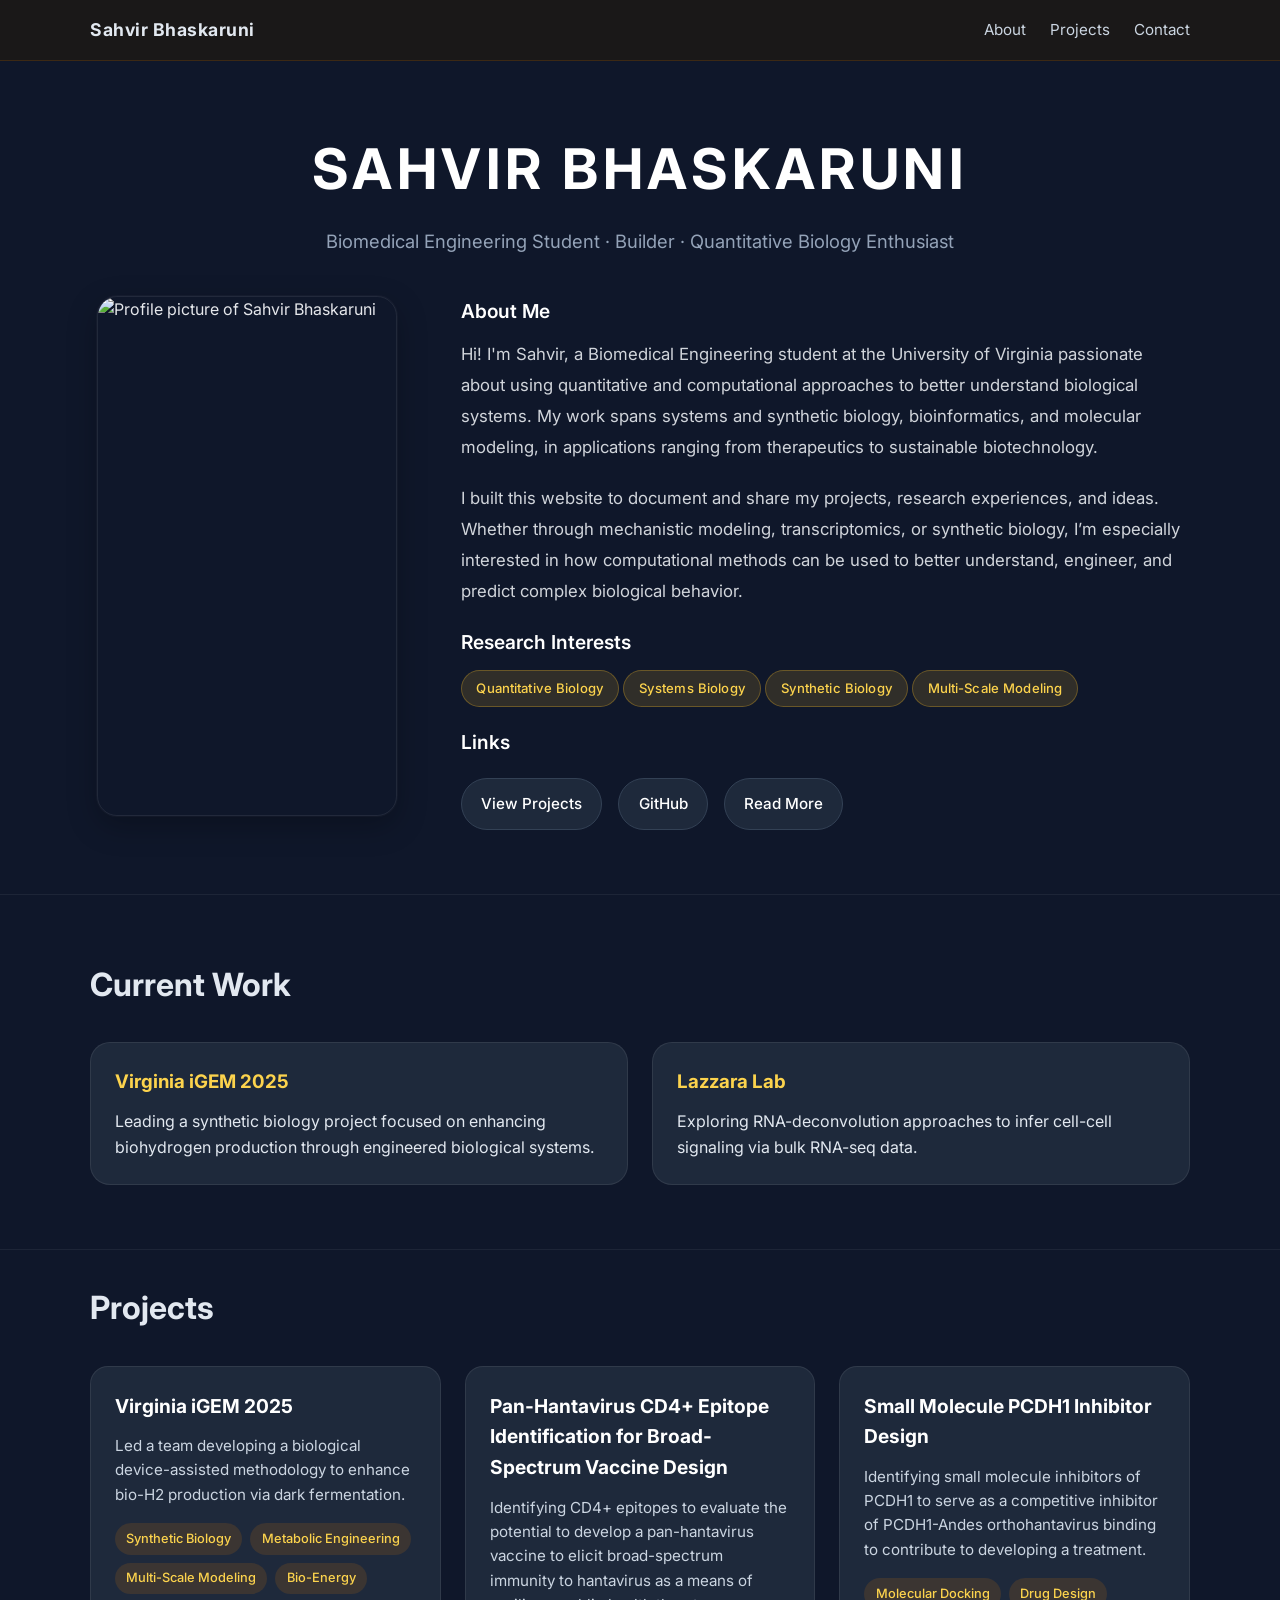
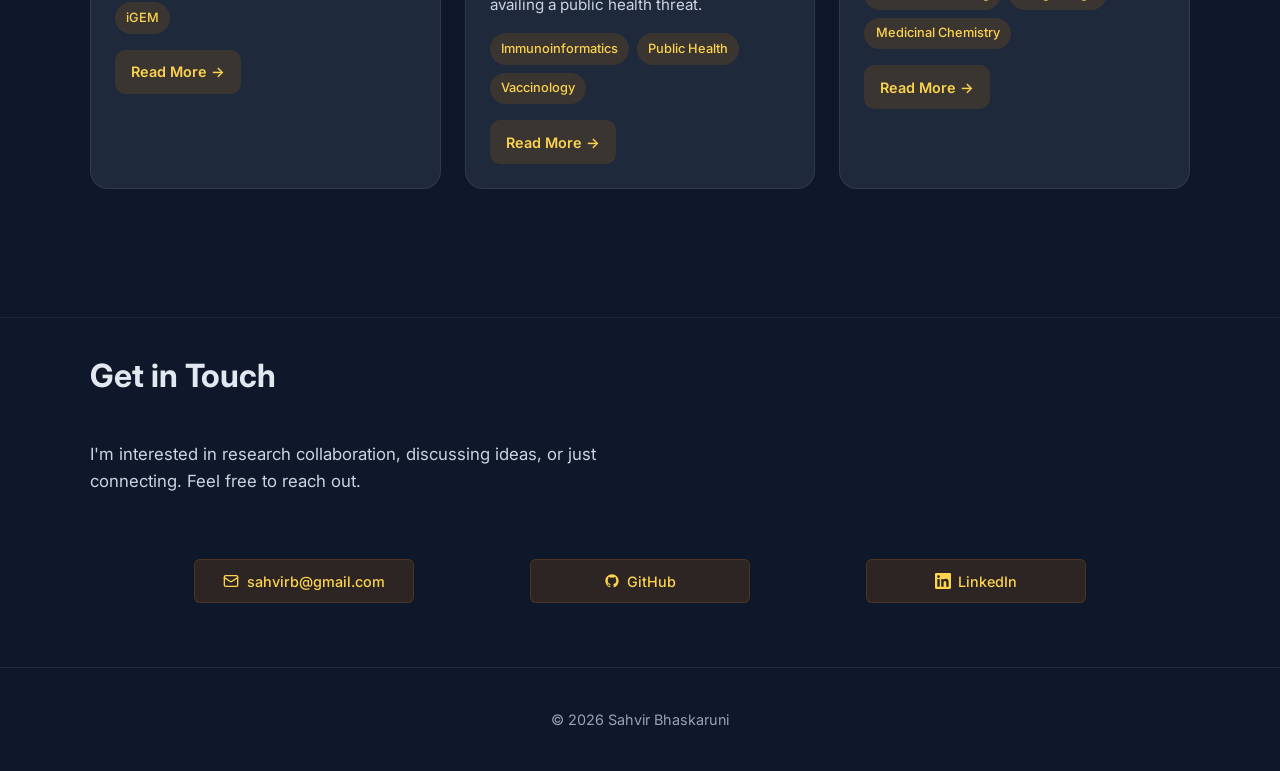
==== index.html @ 25f9b462 "final reformat contact" ====
<!DOCTYPE html>
<html lang="en">
<head>
  <meta charset="UTF-8" />
  <meta name="viewport" content="width=device-width, initial-scale=1.0" />
  <meta name="description" content="Sahvir Bhaskaruni — Biomedical engineering student exploring quantitative biology through synthetic biology, systems modeling, and computational drug discovery.">
  <title>Sahvir Bhaskaruni</title>

  <link rel="preconnect" href="https://fonts.googleapis.com">
  <link rel="preconnect" href="https://fonts.gstatic.com" crossorigin>
  <link href="https://fonts.googleapis.com/css2?family=Inter:wght@300;400;500;600;700&display=swap" rel="stylesheet">

  <link rel="stylesheet" href="style.css?v=10">
</head>

<body>


  <!-- NAVBAR -->

  <nav>
    <div class="container nav-content">
      <div class="logo">
        <a href="index.html">Sahvir Bhaskaruni</a>
      </div>
  
      <div class="nav-links">
  
        <div class="nav-item">
          <a href="bio.html">About</a>
        </div>
  
        <div class="nav-item">
          <a href="index.html#projects">Projects</a>
          <div class="dropdown">
            <a href="project-pages/hantavirus.html">Pan-Hantavirus Vaccine</a>
            <a href="project-pages/pcdh1.html">PCDH1 Inhibitor Design</a>
            <a href="project-pages/igem.html">Virginia iGEM 2025</a>
          </div>
        </div>
  
        <div class="nav-item">
          <a href="index.html#contact">Contact</a>
        </div>
  
      </div>
    </div>
  </nav>

  <!-- HERO -->

<section id="about" class="hero-section">
  <h1 class="hero-name">SAHVIR BHASKARUNI</h1>

  <h2 class="hero-tags">
    Biomedical Engineering Student · Builder · Quantitative Biology Enthusiast
  </h2>

  <div class="hero-content">
    <div class="hero-photo">
      <img src="profile.jpg" alt="Profile picture of Sahvir Bhaskaruni">
    </div>

    <div class="hero-text">

      <h3>About Me</h3>
      <p>
      Hi! I'm Sahvir, a Biomedical Engineering student at the University of Virginia 
      passionate about using quantitative and computational approaches to better 
      understand biological systems. My work spans systems and synthetic biology, 
      bioinformatics, and molecular modeling, in applications ranging from therapeutics 
      to sustainable biotechnology.
      </p>
      <p>
      I built this website to document and share my projects, research experiences, and 
      ideas. Whether through mechanistic modeling, transcriptomics, or synthetic biology, 
      I’m especially interested in how computational methods can be used to better 
      understand, engineer, and predict complex biological behavior.
      </p>

      <h3>Research Interests</h3>
      
      <div>
        <span class="interest-tag">Quantitative Biology</span>
        <span class="interest-tag">Systems Biology</span>
        <span class="interest-tag">Synthetic Biology</span>
        <span class="interest-tag">Multi-Scale Modeling</span>
      </div>

      <h3>Links</h3>
      <div class="hero-links">
        <a href="#projects">View Projects</a>
        <a href="https://github.com/Sahvir-Bhaskaruni" target="_blank">GitHub</a>
        <a href="bio.html">Read More</a>
      </div>
    </div>
  </div>
</section>

  <!-- CURRENT WORK -->

<section id="now">
  
    <div class="container">
  
      <h2 class="section-title">
        Current Work
      </h2>
  
      <div class="now-grid">
  
        <div class="now-card">
          <h3>Virginia iGEM 2025</h3>
          <p>
            Leading a synthetic biology project focused on enhancing
            biohydrogen production through engineered biological systems.
          </p>
        </div>
  
        <div class="now-card">
          <h3>Lazzara Lab</h3>
          <p>
            Exploring RNA-deconvolution approaches to infer cell-cell 
            signaling via bulk RNA-seq data. 
          </p>
        </div>
  
      </div>
  
    </div>
  
  </section>
  
  <!-- PROJECTS -->

  <section id="projects">
    <div class="container">

      <h2 class="section-title">Projects</h2>

      <div class="projects-grid">

        <a href="project-pages/igem.html" class="project-card">
          <h3>Virginia iGEM 2025</h3>
          <p>
            Led a team developing a biological device-assisted methodology 
            to enhance bio-H2 production via dark fermentation.
          </p>
          <div class="tags">
            <span class="tag">Synthetic Biology</span>
            <span class="tag">Metabolic Engineering</span>
            <span class="tag">Multi-Scale Modeling</span>
            <span class="tag">Bio-Energy</span>
            <span class="tag">iGEM</span>
          </div>
          <span class="project-button">Read More →</span>
        </a>
        
        <a href="project-pages/hantavirus.html" class="project-card">
          <h3>Pan-Hantavirus CD4+ Epitope Identification for Broad-Spectrum Vaccine Design</h3>
          <p>
            Identifying CD4+ epitopes to evaluate the potential to develop 
            a pan-hantavirus vaccine to elicit broad-spectrum immunity to 
            hantavirus as a means of availing a public health threat.
          </p>
          <div class="tags">
            <span class="tag">Immunoinformatics</span>
            <span class="tag">Public Health</span>
            <span class="tag">Vaccinology</span>
          </div>
          <span class="project-button">Read More →</span>
        </a>
      
        <a href="project-pages/pcdh1.html" class="project-card">
          <h3>Small Molecule PCDH1 Inhibitor Design</h3>
          <p>
            Identifying small molecule inhibitors of PCDH1 to serve as a
            competitive inhibitor of PCDH1-Andes orthohantavirus binding 
            to contribute to developing a treatment.
          </p>
          <div class="tags">
            <span class="tag">Molecular Docking</span>
            <span class="tag">Drug Design</span>
            <span class="tag">Medicinal Chemistry</span>
          </div>
          <span class="project-button">Read More →</span>
        </a>
      
      </div>

    </div>
  </section>

  <!-- CONTACT -->

<section id="contact" class="contact-section">
  <div class="container">
    <h2>Get in Touch</h2>
    
    <p class="contact-intro">
      I'm interested in research collaboration, discussing ideas, or just connecting. Feel free to reach out.
    </p>
    
    <div class="contact-links">
      <a href="mailto:sahvirb@gmail.com">
        <svg xmlns="http://www.w3.org/2000/svg" width="16" height="16" viewBox="0 0 24 24" fill="none" stroke="currentColor" stroke-width="2" stroke-linecap="round" stroke-linejoin="round">
          <rect x="2" y="4" width="20" height="16" rx="2"/>
          <path d="m22 7-8.97 5.7a1.94 1.94 0 0 1-2.06 0L2 7"/>
        </svg>
        sahvirb@gmail.com
      </a>
      <a href="https://github.com/Sahvir-Bhaskaruni">
        <svg xmlns="http://www.w3.org/2000/svg" width="16" height="16" viewBox="0 0 24 24" fill="currentColor">
          <path d="M12 2C6.477 2 2 6.477 2 12c0 4.418 2.865 8.167 6.839 9.49.5.092.682-.217.682-.482 0-.237-.009-.868-.013-1.703-2.782.604-3.369-1.34-3.369-1.34-.454-1.156-1.11-1.463-1.11-1.463-.908-.62.069-.608.069-.608 1.003.07 1.531 1.03 1.531 1.03.892 1.529 2.341 1.087 2.91.831.092-.646.35-1.086.636-1.336-2.22-.253-4.555-1.11-4.555-4.943 0-1.091.39-1.984 1.029-2.683-.103-.253-.446-1.27.098-2.647 0 0 .84-.269 2.75 1.025A9.578 9.578 0 0 1 12 6.836a9.59 9.59 0 0 1 2.504.337c1.909-1.294 2.747-1.025 2.747-1.025.546 1.377.202 2.394.1 2.647.64.699 1.028 1.592 1.028 2.683 0 3.842-2.339 4.687-4.566 4.935.359.309.678.919.678 1.852 0 1.336-.012 2.415-.012 2.741 0 .267.18.578.688.48C19.138 20.163 22 16.418 22 12c0-5.523-4.477-10-10-10z"/>
        </svg>
        GitHub
      </a>
      <a href="https://linkedin.com/in/sahvir-bhaskaruni">
        <svg xmlns="http://www.w3.org/2000/svg" width="16" height="16" viewBox="0 0 24 24" fill="currentColor">
          <path d="M20.447 20.452h-3.554v-5.569c0-1.328-.027-3.037-1.852-3.037-1.853 0-2.136 1.445-2.136 2.939v5.667H9.351V9h3.414v1.561h.046c.477-.9 1.637-1.85 3.37-1.85 3.601 0 4.267 2.37 4.267 5.455v6.286zM5.337 7.433a2.062 2.062 0 0 1-2.063-2.065 2.064 2.064 0 1 1 2.063 2.065zm1.782 13.019H3.555V9h3.564v11.452zM22.225 0H1.771C.792 0 0 .774 0 1.729v20.542C0 23.227.792 24 1.771 24h20.451C23.2 24 24 23.227 24 22.271V1.729C24 .774 23.2 0 22.222 0h.003z"/>
        </svg>
        LinkedIn
      </a>
    </div>
  </div>
</section>

  <!-- FOOTER -->

  <footer>
    <div class="container">
      © 2026 Sahvir Bhaskaruni
    </div>
  </footer>

</body>
</html>
---- style.css ----
/* ========================================
   SAHVIR BHASKARUNI PORTFOLIO - CLEANED CSS
   ======================================== */

/* ROOT VARIABLES & RESET */

:root {
  /* Color Palette */
  --bg-primary: #0F172A;
  --bg-secondary: #1E293B;
  --bg-tertiary: rgba(255, 255, 255, 0.02);
  --bg-hover: rgba(255, 255, 255, 0.04);
  --bg-focus: rgba(255, 255, 255, 0.05);

  --text-primary: #e2e8f0;
  --text-secondary: #cbd5e1;
  --text-muted: #94a3b8;
  --text-bright: #ffffff;

  --accent-primary: #D97706;
  --accent-secondary: #FCD34D;
  --accent-blue: #93C5FD;

  --border-light: rgba(255, 255, 255, 0.06);
  --border-medium: rgba(255, 255, 255, 0.08);
  --border-hover: rgba(255, 255, 255, 0.18);

  --orange-bg-light: rgba(217, 119, 6, 0.15);
  --orange-bg-medium: rgba(217, 119, 6, 0.18);
  --orange-bg-focus: rgba(217, 119, 6, 0.28);
  --orange-border: rgba(217, 119, 6, 0.18);

  --yellow-bg-light: rgba(251, 191, 36, 0.14);
  --yellow-bg-medium: rgba(251, 191, 36, 0.22);
  --yellow-border: rgba(251, 191, 36, 0.28);
  --yellow-border-hover: rgba(251, 191, 36, 0.45);

  --blue-bg: rgba(59, 130, 246, 0.18);
  --blue-border: rgba(59, 130, 246, 0.28);

  --grey-bg: rgba(148, 163, 184, 0.12);
  --grey-border: rgba(148, 163, 184, 0.22);

  /* Spacing */
  --spacing-xs: 0.5rem;
  --spacing-sm: 1rem;
  --spacing-md: 1.5rem;
  --spacing-lg: 2.5rem;
  --spacing-xl: 4rem;

  /* Border Radius */
  --radius-sm: 10px;
  --radius-md: 18px;
  --radius-lg: 20px;
  --radius-full: 999px;

  /* Transitions */
  --transition-fast: 0.2s ease;
  --transition-base: 0.25s ease;

  /* Shadows */
  --shadow-sm: 0 10px 30px rgba(0, 0, 0, 0.18);
  --shadow-md: 0 16px 32px rgba(0, 0, 0, 0.25);
  --shadow-lg: 0 20px 40px rgba(0, 0, 0, 0.25);
}

* {
  margin: 0;
  padding: 0;
  box-sizing: border-box;
}

html {
  scroll-behavior: smooth;
}

body {
  font-family: "Inter", sans-serif;
  background-color: var(--bg-primary);
  color: var(--text-primary);
  line-height: 1.6;
}

a {
  color: inherit;
  text-decoration: none;
}

.container {
  width: 90%;
  max-width: 1100px;
  margin: 0 auto;
}

/* ========================================
   NAVBAR
   ======================================== */

nav {
  position: sticky;
  top: 0;
  z-index: 100;
  background: rgba(28, 25, 23, 0.92);
  backdrop-filter: blur(12px);
  border-bottom: 1px solid var(--orange-border);
}

.nav-content {
  display: flex;
  justify-content: space-between;
  align-items: center;
  padding: var(--spacing-sm) 0;
}

.logo {
  font-size: 1.1rem;
  font-weight: 700;
  letter-spacing: 0.5px;
}

.nav-links {
  display: flex;
  gap: var(--spacing-md);
  font-size: 0.95rem;
  color: var(--text-secondary);
}

.nav-links a {
  transition: color var(--transition-fast);
}

.nav-links a:hover {
  color: var(--text-bright);
}

.nav-item {
  position: relative;
}

.dropdown {
  display: none;
  position: absolute;
  top: 100%;
  left: 0;
  min-width: 220px;
  padding: var(--spacing-xs) 0;
  background: rgba(28, 25, 23, 0.98);
  border: 1px solid var(--orange-border);
  border-radius: var(--radius-md);
  box-shadow: var(--shadow-md);
}

.dropdown a {
  display: block;
  padding: 0.65rem 1rem;
  color: var(--text-secondary);
  font-size: 0.9rem;
  transition: all var(--transition-fast);
}

.dropdown a:hover {
  color: var(--text-bright);
  background: var(--bg-hover);
}

.nav-item:hover .dropdown {
  display: block;
}

/* ========================================
   HERO / HOME SECTION
   ======================================== */

.hero-section {
  max-width: 1150px;
  margin: 0 auto;
  padding: var(--spacing-xl) 2rem 4rem;
  color: #e5e7eb;
}

.hero-name {
  text-align: center;
  font-size: clamp(2.5rem, 8vw, 3.5rem);
  font-weight: 700;
  letter-spacing: 0.08em;
  margin-bottom: 0.75rem;
  color: var(--text-bright);
}

.hero-tags {
  text-align: center;
  font-size: 1.15rem;
  font-weight: 400;
  color: var(--text-muted);
  margin-bottom: var(--spacing-lg);
  line-height: 1.6;
}

.hero-content {
  display: grid;
  grid-template-columns: 300px 1fr;
  gap: 4rem;
  align-items: stretch;
}

.hero-photo {
  display: flex;
  justify-content: center;
  height: 100%;
}

.hero-photo img {
  width: 100%;
  max-width: 300px;
  height: 100%;
  max-height: 520px;
  object-fit: cover;
  border-radius: var(--radius-lg);
  border: 1px solid rgba(255, 255, 255, 0.08);
  box-shadow: 0 10px 30px rgba(0, 0, 0, 0.25), 0 0 0 1px rgba(255, 255, 255, 0.03);
  transition: transform var(--transition-base);
}

.hero-text {
  display: flex;
  flex-direction: column;
  justify-content: space-between;
  gap: 1.25rem;
}

.hero-text p {
  font-size: 1.05rem;
  line-height: 1.85;
  color: #d1d5db;
}

.hero-text h3 {
  font-size: 1.2rem;
  font-weight: 600;
  color: var(--text-bright);
  margin-bottom: -0.5rem;
}

.hero-links {
  display: flex;
  flex-wrap: wrap;
  gap: 1rem;
  margin-top: 0.5rem;
}

.hero-links a {
  padding: 0.8rem 1.2rem;
  border-radius: var(--radius-full);
  background: var(--bg-secondary);
  border: 1px solid #334155;
  color: var(--text-bright);
  font-size: 0.95rem;
  font-weight: 500;
  transition: background var(--transition-fast), transform var(--transition-fast), border-color var(--transition-fast);
}

.hero-links a:hover {
  background: #334155;
  border-color: #475569;
  transform: translateY(-2px);
}

/* ========================================
   BUTTONS
   ======================================== */

.btn {
  padding: 0.85rem 1.4rem;
  border-radius: var(--radius-sm);
  font-weight: 600;
  transition: all var(--transition-fast);
  border: 1px solid transparent;
  cursor: pointer;
}

.btn-primary {
  background: var(--accent-primary);
  color: var(--text-bright);
}

.btn-primary:hover {
  background: #B45309;
  transform: translateY(-2px);
}

.btn-secondary {
  border: 1px solid rgba(255, 255, 255, 0.15);
  color: var(--text-primary);
  background: transparent;
}

.btn-secondary:hover {
  border-color: rgba(255, 255, 255, 0.35);
  background: var(--bg-hover);
}

/* ========================================
   SECTIONS
   ======================================== */

section {
  padding: var(--spacing-xl) 0;
}

#projects,
#contact,
#now,
#interests {
  border-top: 1px solid var(--border-light);
}

#projects,
#contact {
  padding-top: 2rem;
}

.section-title {
  font-size: 2rem;
  margin-bottom: 2rem;
  font-weight: 700;
}

/* ========================================
   PAGE LAYOUT
   ======================================== */

.page-section {
  padding: var(--spacing-xl) 0;
}

.page-content {
  max-width: 900px;
  margin: 0 auto;
}

.page-content h1 {
  font-size: clamp(2.5rem, 6vw, 4rem);
  line-height: 1.1;
  margin-bottom: 1.5rem;
  color: var(--text-bright);
}

.page-content h2 {
  margin-top: 3rem;
  margin-bottom: 1rem;
  padding-bottom: 0.5rem;
  border-bottom: 2px solid var(--orange-bg-medium);
  display: inline-block;
  font-size: 1.5rem;
  color: var(--accent-secondary);
}

.page-content h3 {
  margin-top: 1.5rem;
  margin-bottom: 0.75rem;
  color: var(--accent-secondary);
}

.page-content p {
  color: var(--text-secondary);
  font-size: 1.05rem;
  margin-bottom: 1.25rem;
  line-height: 1.75;
}

.page-intro {
  font-size: 1.2rem;
  color: var(--text-primary);
}

.project-subtitle {
  font-size: 1.15rem;
  color: var(--text-secondary);
  margin-bottom: 1.25rem;
}

.project-meta {
  display: flex;
  flex-wrap: wrap;
  gap: 0.75rem;
  margin-bottom: 2.5rem;
}

/* ========================================
   CONTENT BOXES & CARDS
   ======================================== */

.content-box,
.figure-card,
.table-card,
.now-card,
.tool-card,
.flow-step {
  background: var(--bg-secondary);
  border: 1px solid var(--border-medium);
  border-radius: var(--radius-lg);
}

.content-box,
.figure-card,
.table-card {
  width: 100%;
  max-width: 850px;
  margin: 1.5rem 0 2.5rem 0;
  padding: 2rem;
  box-shadow: var(--shadow-sm);
}

.content-box p,
.figure-card p {
  font-size: 1.05rem;
  line-height: 1.75;
}

.now-card,
.tool-card,
.flow-step {
  padding: 1.5rem;
}

.now-card h3,
.tool-card h3,
.flow-step h3 {
  margin-bottom: 0.75rem;
  color: var(--accent-secondary);
}

/* ========================================
   TAGS & BADGES
   ======================================== */

.tag,
.interest-tag,
.meta-tag,
.date-tag {
  display: inline-block;
  border-radius: var(--radius-full);
  font-weight: 500;
  transition: all var(--transition-fast);
}

.tag {
  font-size: 0.8rem;
  padding: 0.35rem 0.7rem;
  background: var(--orange-bg-light);
  color: var(--accent-secondary);
}

.interest-tag {
  font-size: 0.82rem;
  padding: 0.45rem 0.9rem;
  background: var(--yellow-bg-light);
  color: var(--accent-secondary);
  border: 1px solid rgba(251, 191, 36, 0.28);
  letter-spacing: 0.01em;
}

.interest-tag:hover {
  background: var(--yellow-bg-medium);
  border-color: var(--yellow-border-hover);
  transform: translateY(-2px);
}

.meta-tag {
  font-size: 0.9rem;
  padding: 0.55rem 0.9rem;
  background: var(--orange-bg-light);
  color: var(--accent-secondary);
}

.date-tag {
  font-size: 0.9rem;
  padding: 0.55rem 0.9rem;
  background: var(--grey-bg);
  color: var(--text-secondary);
  border: 1px solid var(--grey-border);
}

.tags {
  display: flex;
  flex-wrap: wrap;
  gap: var(--spacing-xs);
}

.interest-tags,
.project-meta {
  display: flex;
  flex-wrap: wrap;
  gap: 0.75rem;
  margin-top: 0.5rem;
}

/* ========================================
   PROJECT CARDS
   ======================================== */

.projects-grid {
  display: grid;
  grid-template-columns: repeat(auto-fit, minmax(340px, 1fr));
  gap: 1.5rem;
}

.project-card {
  display: block;
  background: var(--bg-secondary);
  border: 1px solid var(--border-medium);
  border-radius: var(--radius-md);
  padding: 1.5rem;
  transition: all var(--transition-fast);
  cursor: pointer;
}

.project-card:hover {
  transform: translateY(-4px);
  border-color: var(--border-hover);
  box-shadow: var(--shadow-sm);
}

.project-card h3 {
  margin-bottom: 0.8rem;
  font-size: 1.2rem;
  color: var(--text-bright);
}

.project-card p {
  color: var(--text-secondary);
  font-size: 0.95rem;
  margin-bottom: 1rem;
}

.project-button {
  display: inline-block;
  margin-top: 1rem;
  padding: 0.65rem 1rem;
  border-radius: var(--radius-sm);
  background: var(--orange-bg-light);
  color: var(--accent-secondary);
  font-size: 0.9rem;
  font-weight: 600;
  transition: background var(--transition-fast);
}

.project-card:hover .project-button {
  background: var(--orange-bg-focus);
}

/* ========================================
   ABOUT SECTION
   ======================================== */

.about-grid {
  display: grid;
  grid-template-columns: 1.25fr 0.75fr;
  gap: 2.5rem;
  align-items: center;
}

.about-image {
  display: flex;
  justify-content: center;
  align-items: center;
}

.about-image img {
  width: 100%;
  max-width: 320px;
  border-radius: var(--radius-lg);
  object-fit: cover;
  border: 1px solid rgba(255, 255, 255, 0.08);
  box-shadow: var(--shadow-lg);
}

/* ========================================
   FLOWCHART
   ======================================== */

.flowchart {
  display: flex;
  flex-direction: column;
  gap: 1.5rem;
  margin: 2.5rem 0;
}

.flow-step {
  position: relative;
  background: var(--bg-secondary);
  border: 1px solid var(--border-medium);
  border-radius: var(--radius-lg);
  padding: 2rem 2rem 2rem 1.5rem;
  transition: all var(--transition-fast);
}

.flow-step:hover {
  border-color: var(--border-hover);
  transform: translateX(4px);
}

.flow-step h3 {
  margin-bottom: 0.75rem;
  color: var(--accent-secondary);
  font-size: 1.1rem;
}

.flow-step p {
  margin-bottom: 0;
  color: var(--text-secondary);
  line-height: 1.7;
}

.flow-step img {
  display: block;
  width: 100%;
  max-width: 100%;
  height: auto;
  max-height: 300px;
  border-radius: var(--radius-md);
  margin: 1rem 0;
  object-fit: contain;
  overflow: hidden;
}

.flow-number {
  position: absolute;
  top: 1.5rem;
  right: 1.5rem;
  width: 40px;
  height: 40px;
  border-radius: 50%;
  background: var(--orange-bg-medium);
  color: var(--accent-secondary);
  display: flex;
  align-items: center;
  justify-content: center;
  font-weight: 700;
  font-size: 1.1rem;
}

.flow-arrow {
  text-align: center;
  font-size: 1.8rem;
  color: var(--text-muted);
  margin: 0.5rem 0;
}

/* ========================================
   TABLES & FIGURES
   ======================================== */

.figure-card {
  overflow: hidden;
  box-shadow: var(--shadow-sm);
  transition: all var(--transition-fast);
}

.figure-card img {
  display: block;
  width: 100%;
  max-height: 600px;
  object-fit: contain;
  background: var(--bg-secondary);
  padding: 1rem;
  border-radius: var(--radius-lg);
  transition: opacity var(--transition-fast);
}

.figure-card img:hover {
  opacity: 0.95;
}

.figure-caption {
  padding: 1.25rem 1.5rem;
  color: var(--text-secondary);
  font-size: 0.95rem;
  line-height: 1.7;
  background: var(--bg-secondary);
  border: 1px solid var(--border-medium);
  border-top: none;
  border-radius: 0 0 var(--radius-lg) var(--radius-lg);
  margin-top: -1px;
}

.table-card {
  overflow-x: auto;
}

.sequence-table {
  width: 100%;
  border-collapse: collapse;
  table-layout: fixed;
}

.sequence-table th {
  background: var(--bg-focus);
  color: var(--accent-secondary);
  text-align: left;
  padding: 1rem;
  font-weight: 600;
  border-bottom: 1px solid var(--border-light);
}

.sequence-table td {
  padding: 1rem;
  border-top: 1px solid var(--border-light);
  color: var(--text-secondary);
  vertical-align: top;
}

.sequence-cell {
  font-family: monospace;
  letter-spacing: 0.03em;
  color: var(--text-primary);
  white-space: normal;
  overflow-wrap: anywhere;
  word-break: break-word;
  line-height: 1.7;
}

.highlight-sequence,
.highlight-conserved {
  color: var(--accent-secondary);
  font-weight: 700;
  background: var(--orange-bg-medium);
  padding: 0.08rem 0.2rem;
  border-radius: 4px;
}

.highlight-epitope {
  color: var(--accent-blue);
  font-weight: 700;
  background: var(--blue-bg);
  padding: 0.08rem 0.2rem;
  border-radius: 4px;
}

/* ========================================
   TOOLS & SKILLS
   ======================================== */

.tools-grid {
  display: grid;
  grid-template-columns: repeat(auto-fit, minmax(250px, 1fr));
  gap: 1.5rem;
  margin-top: 1.25rem;
}

.now-grid {
  display: grid;
  grid-template-columns: repeat(auto-fit, minmax(280px, 1fr));
  gap: 1.5rem;
}

/* ========================================
   REFERENCES & LISTS
   ======================================== */

.reference-list {
  margin-top: 2rem;
  padding-left: 0;
  list-style: none;
}

.reference-list li {
  margin-bottom: 1.25rem;
  padding-left: 1.5rem;
  position: relative;
  color: var(--text-secondary);
  line-height: 1.8;
}

.reference-list li::before {
  content: '';
  position: absolute;
  left: 0;
  top: 0.5rem;
  width: 4px;
  height: 4px;
  background: var(--accent-secondary);
  border-radius: 50%;
}

.image-cell {
  text-align: center;
  padding: 0.75rem;
  vertical-align: middle;
}

.image-cell img {
  max-width: 100%;
  width: auto;
  height: 200px;  /* Set explicit height for rowspan images */
  object-fit: contain;  /* Keep aspect ratio, don't stretch */
  border-radius: var(--radius-md);
  border: 1px solid var(--border-light);
  transition: transform var(--transition-fast);
}

.image-cell img:hover {
  transform: scale(1.05);
}

/* ========================================
   UTILITY CLASSES
   ======================================== */

.page-buttons {
  display: flex;
  gap: 1rem;
  flex-wrap: wrap;
  margin-top: var(--spacing-lg);
}

/* ========================================
   FOOTER
   ======================================== */

footer {
  padding: var(--spacing-lg) 0;
  border-top: 1px solid var(--border-medium);
  text-align: center;
  color: var(--text-muted);
  font-size: 0.9rem;
}

/* ========================================
   RESPONSIVE DESIGN
   ======================================== */

@media (max-width: 900px) {
  .about-grid {
    grid-template-columns: 1fr;
  }

  .about-image {
    order: -1;
    margin-bottom: 2rem;
  }

  .about-image img {
    max-width: 260px;
  }
}

@media (max-width: 850px) {
  .hero-section {
    padding-top: 4rem;
  }

  .hero-content {
    grid-template-columns: 1fr;
    gap: 2.5rem;
  }

  .hero-name {
    font-size: 2.5rem;
  }

  .hero-tags {
    font-size: 1rem;
    margin-bottom: var(--spacing-lg);
  }

  .hero-photo img {
    max-width: 280px;
  }

  .hero-text {
    text-align: center;
  }

  .hero-links {
    justify-content: center;
  }
}

@media (max-width: 700px) {
  .nav-links {
    display: none;
  }

  .hero-buttons,
  .page-buttons {
    flex-direction: column;
    align-items: flex-start;
  }

  .btn {
    width: 100%;
    text-align: center;
  }

  .content-box,
  .figure-card,
  .table-card {
    max-width: 100%;
    padding: 1.5rem;
  }

  .section-title {
    font-size: 1.5rem;
  }

  .page-content h1 {
    font-size: 2rem;
  }

  .page-content h2 {
    font-size: 1.3rem;
  }
}

/* Contact Section */

.contact-section {
  padding: var(--spacing-xl) 0;
  border-top: 1px solid var(--border-color);
  margin-top: var(--spacing-xl);
}

.contact-section h2 {
  margin-bottom: var(--spacing-lg);
  font-size: 2rem;
}

.contact-intro {
  font-size: 1.05rem;
  margin-bottom: var(--spacing-xl);
  color: var(--text-secondary);
  max-width: 600px;
  line-height: 1.6;
}

/* ── Get in Touch – link buttons ── */
.contact-links {
  display: flex;
  flex-wrap: wrap;
  justify-content: space-evenly;
  align-items: center;
  gap: 0.75rem;
  width: 100%;
  margin-top: 1.75rem;
}

.contact-links a {
  flex: 1 1 0;
  display: inline-flex;
  align-items: center;
  justify-content: center;
  gap: 0.45rem;
  padding: 0.6rem 1.2rem;
  background: var(--orange-bg-light);
  border: 1.5px solid var(--orange-border);
  border-radius: 6px;
  color: var(--accent-secondary);
  text-decoration: none;
  font-size: 0.9rem;
  font-weight: 500;
  transition: background 0.18s ease, border-color 0.18s ease, color 0.18s ease;
}

.contact-links a:hover {
  background: var(--orange-bg-medium);
  border-color: var(--accent-primary);
  color: #fff;
}

/* prevent buttons stretching too wide on large screens */
@media (min-width: 640px) {
  .contact-links a {
    max-width: 220px;
  }
}

.contact-link:hover {
color: var(--orange-accent);
background-color: rgba(var(--orange-rgb), 0.08);
border-color: rgba(var(--orange-rgb), 0.8);

/* subtle hover effect */
transform: translateY(-2px);
}


.contact-link:hover {
  color: var(--orange-accent);
  background-color: rgba(var(--orange-rgb), 0.05);
}

.contact-icon {
  font-size: 1.5rem;
  min-width: 2rem;
  display: flex;
  align-items: center;
  justify-content: center;
  flex-shrink: 0;
}

.contact-text {
  font-weight: 500;
  font-size: 1rem;
}

/* Mobile responsiveness */
@media (max-width: 700px) {
  .contact-section {
    padding: var(--spacing-lg) 0;
    margin-top: var(--spacing-lg);
  }

  .contact-section h2 {
    font-size: 1.5rem;
    margin-bottom: var(--spacing-md);
  }

  .contact-intro {
    font-size: 1rem;
    margin-bottom: var(--spacing-lg);
  }

  .contact-links {
    gap: var(--spacing-md);
  }

  .contact-link {
    padding: var(--spacing-md);
  }

  .contact-icon {
    font-size: 1.25rem;
  }

  .contact-text {
    font-size: 0.95rem;
  }
}
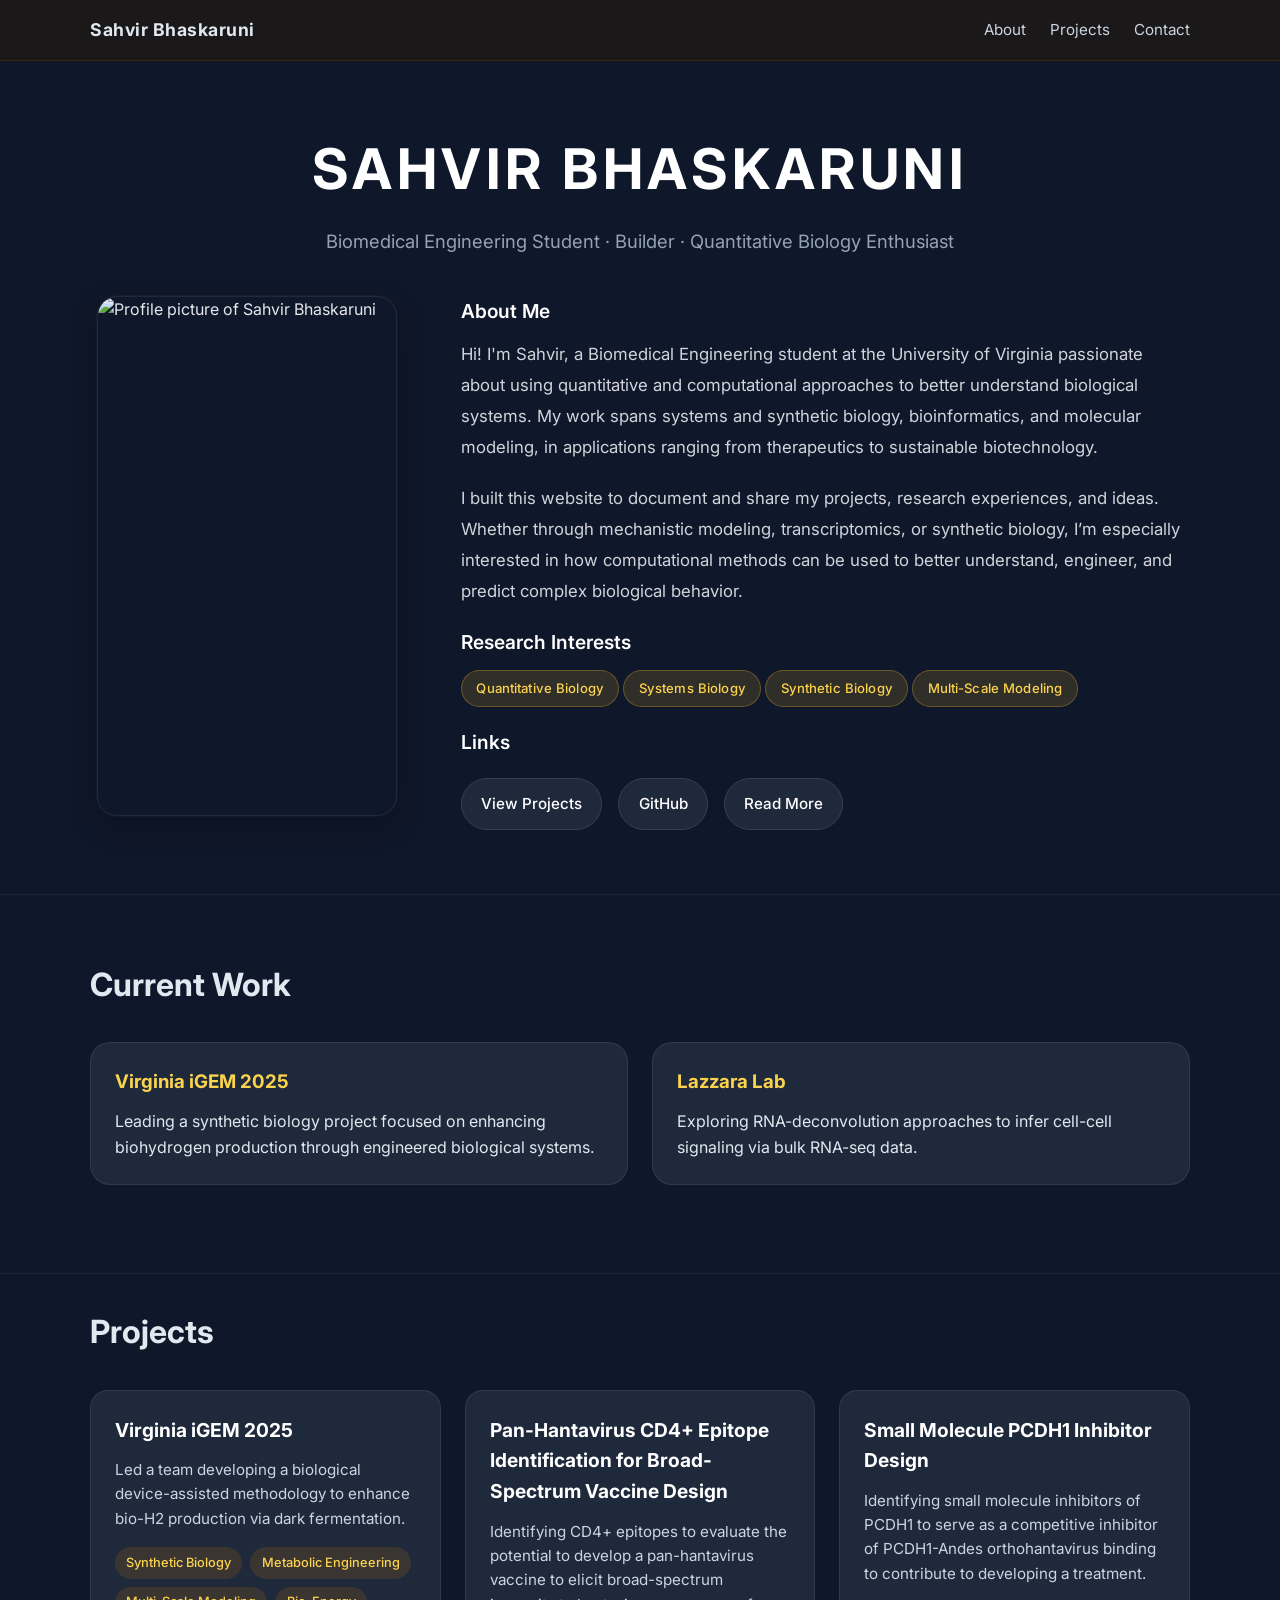
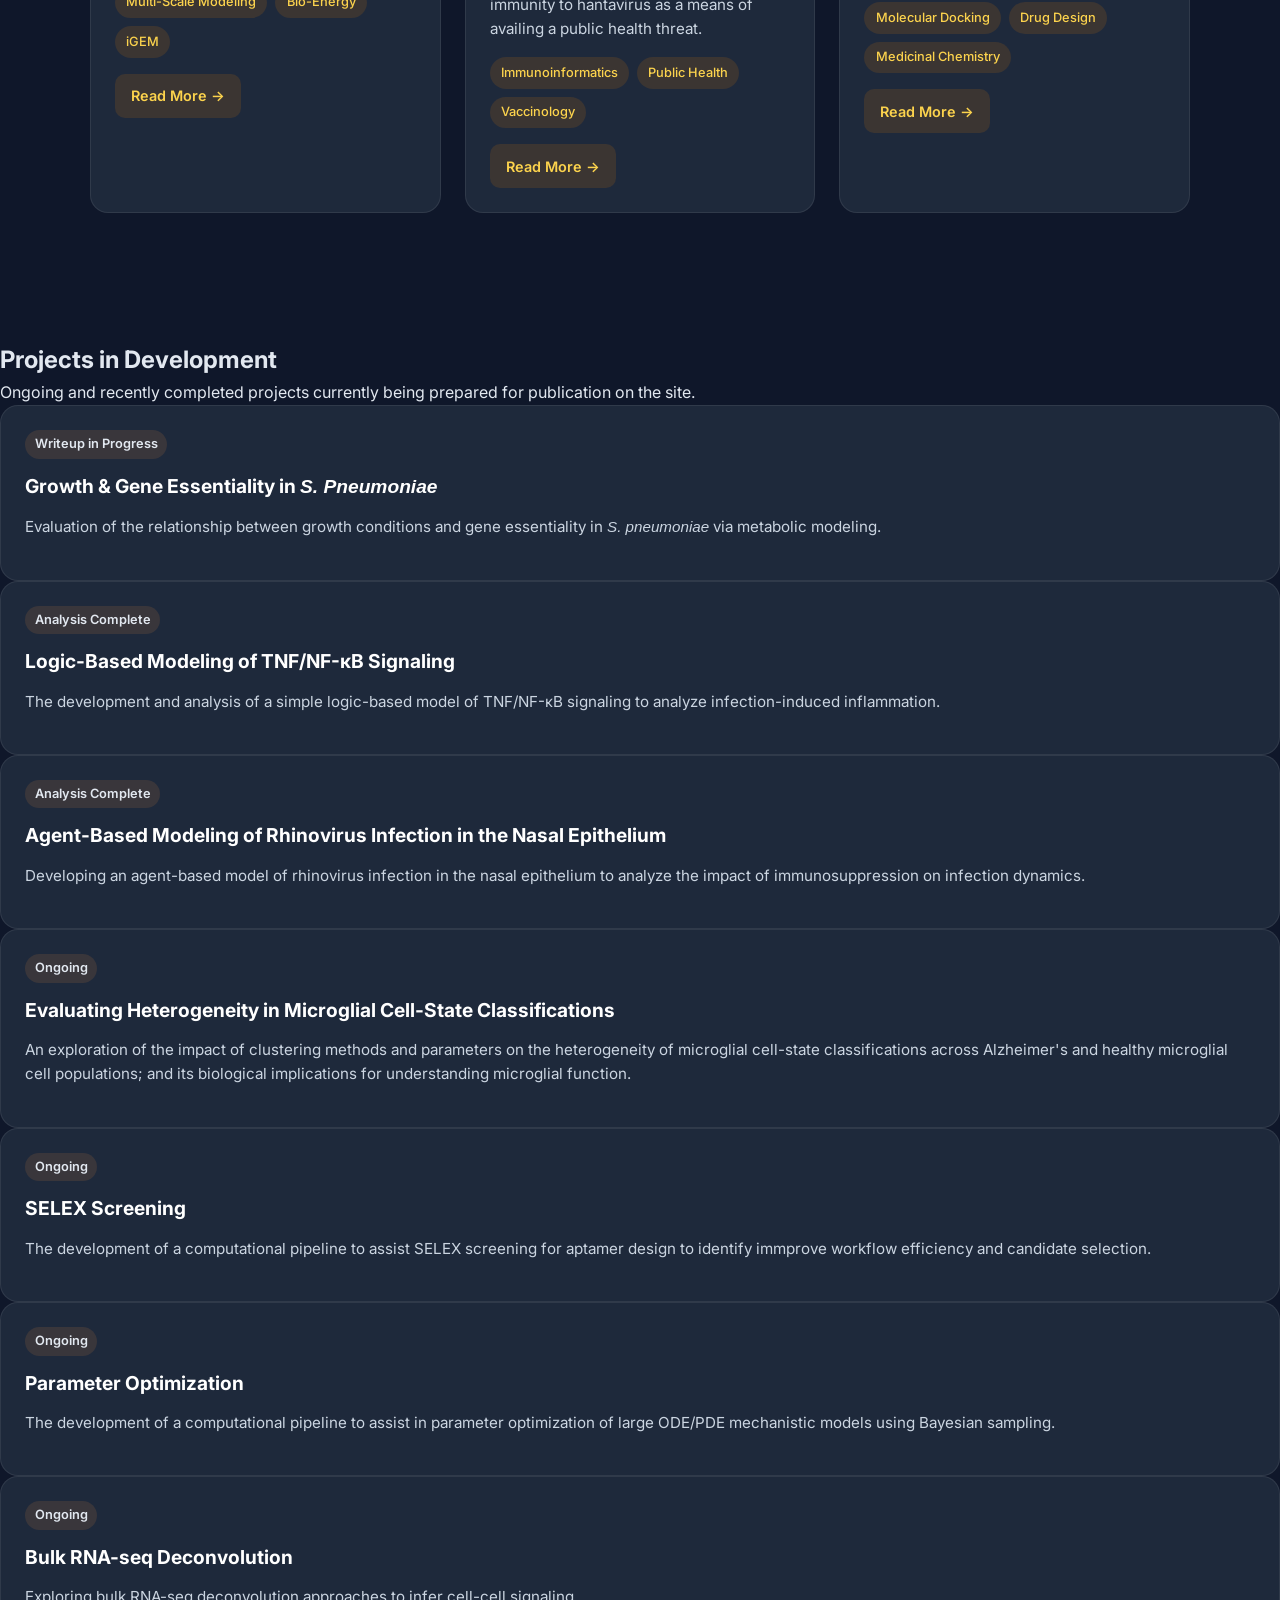
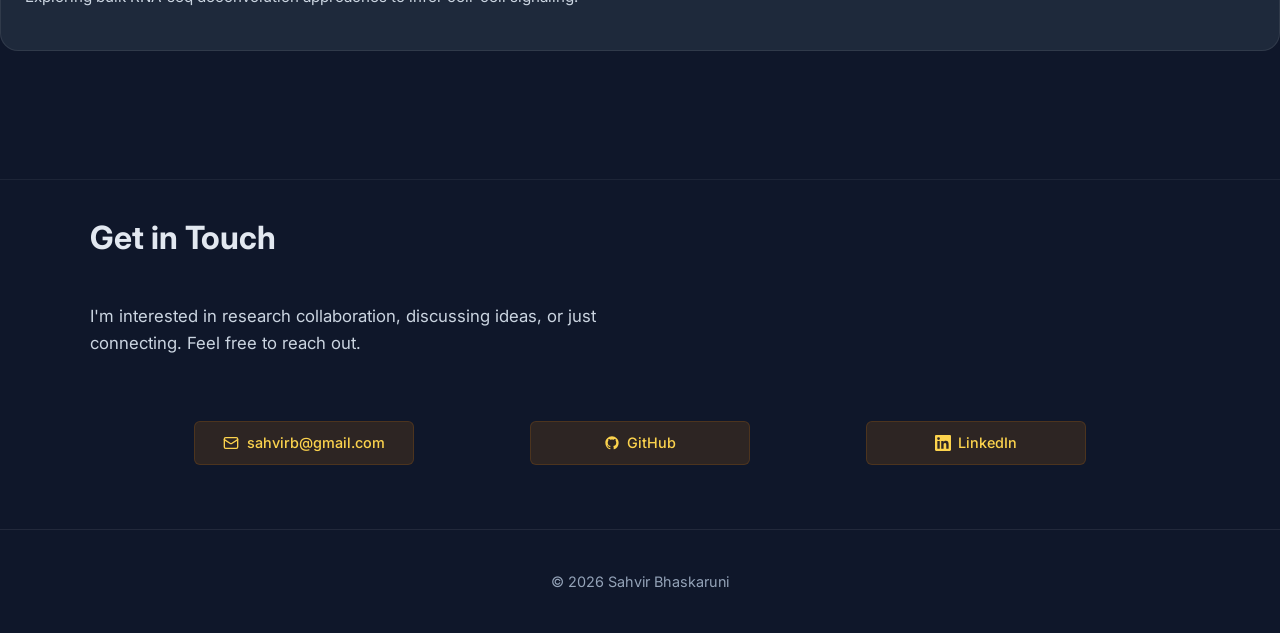
==== commit 27bd1fb1: "upcoming projects" ====
--- a/index.html
+++ b/index.html
@@ -190,6 +190,81 @@
 
     </div>
   </section>
+
+  <section id="in-progress">
+  <h2>Projects in Development</h2>
+  <p class="section-subtitle">
+    Ongoing and recently completed projects currently being prepared for publication on the site.
+  </p>
+
+  <div class="project-grid">
+
+    <a href="project-pages/pneumoniae.html" class="project-card">
+      <div class="project-status">Writeup in Progress</div>
+      <h3>Growth & Gene Essentiality in <i>S. Pneumoniae</i></h3>
+      <p>
+        Evaluation of the relationship between growth conditions and 
+        gene essentiality in <i>S. pneumoniae</i> via metabolic modeling.
+      </p>
+    </a>
+
+    <a href="project-pages/tnf.html" class="project-card">
+      <div class="project-status">Analysis Complete</div>
+      <h3>Logic-Based Modeling of TNF/NF-κB Signaling</h3>
+      <p>
+        The development and analysis of a simple logic-based model of 
+        TNF/NF-κB signaling to analyze infection-induced inflammation.
+      </p>
+    </a>
+
+    <a href="project-pages/rhinovirus.html" class="project-card">
+      <div class="project-status">Analysis Complete</div>
+      <h3>Agent-Based Modeling of Rhinovirus Infection in the Nasal Epithelium</h3>
+      <p>
+        Developing an agent-based model of rhinovirus infection in the nasal epithelium to
+        analyze the impact of immunosuppression on infection dynamics. 
+      </p>
+    </a>
+
+    <a href="project-pages/microglia.html" class="project-card">
+      <div class="project-status">Ongoing</div>
+      <h3>Evaluating Heterogeneity in Microglial Cell-State Classifications</h3>
+      <p>
+        An exploration of the impact of clustering methods and parameters on 
+        the heterogeneity of microglial cell-state classifications across 
+        Alzheimer's and healthy microglial cell populations; and its 
+        biological implications for understanding microglial function.  
+      </p>
+    </a>
+
+    <a href="project-pages/selex.html" class="project-card">
+      <div class="project-status">Ongoing</div>
+      <h3>SELEX Screening</h3>
+      <p>
+        The development of a computational pipeline to assist SELEX screening for 
+        aptamer design to identify immprove workflow efficiency and candidate selection.
+      </p>
+    </a>
+
+    <a href="project-pages/calibration.html" class="project-card">
+      <div class="project-status">Ongoing</div>
+      <h3>Parameter Optimization</h3>
+      <p>
+        The development of a computational pipeline to assist in parameter optimization
+        of large ODE/PDE mechanistic models using Bayesian sampling.
+      </p>
+    </a>
+
+    <a href="project-pages/deconvolution.html" class="project-card">
+      <div class="project-status">Ongoing</div>
+      <h3>Bulk RNA-seq Deconvolution</h3>
+      <p>
+        Exploring bulk RNA-seq deconvolution approaches to infer cell-cell signaling.
+      </p>
+    </a>
+
+  </div>
+</section>
 
   <!-- CONTACT -->
 
--- a/style.css
+++ b/style.css
@@ -386,6 +386,17 @@
   margin-bottom: 2.5rem;
 }
 
+.project-status {
+  display: inline-block;
+  margin-bottom: 0.75rem;
+  padding: 0.25rem 0.6rem;
+  border-radius: 999px;
+  background: rgba(251, 146, 60, 0.12);
+  color: var(--accent);
+  font-size: 0.8rem;
+  font-weight: 600;
+}
+
 /* ========================================
    CONTENT BOXES & CARDS
    ======================================== */
@@ -752,6 +763,7 @@
   display: grid;
   grid-template-columns: repeat(auto-fit, minmax(280px, 1fr));
   gap: 1.5rem;
+  margin-bottom: 1.5rem; /* add this */
 }
 
 /* ========================================
@@ -1036,4 +1048,81 @@
   .contact-text {
     font-size: 0.95rem;
   }
+}
+
+/* Experience Dropdown */
+
+.experience-section {
+  margin-top: 0;
+  margin-bottom: 0;
+  margin: 0;
+}
+
+.experience-dropdown {
+  background: var(--bg-secondary);
+  border: 1px solid var(--border-medium);
+  border-radius: var(--radius-lg);
+  padding: 0 1.25rem;
+  margin-top: 0;
+}
+
+.experience-dropdown summary {
+  list-style: none;
+  cursor: pointer;
+  padding: 1rem 0;
+  font-size: 0.95rem;
+  font-weight: 500;
+  color: var(--accent);
+  transition: color 0.2s ease;
+}
+
+.experience-dropdown summary:hover {
+  color: var(--accent-light);
+}
+
+.experience-dropdown summary::-webkit-details-marker {
+  display: none;
+}
+
+.experience-dropdown summary::after {
+  content: "+";
+  float: right;
+  color: var(--accent);
+  font-size: 1.1rem;
+}
+
+.experience-dropdown[open] summary::after {
+  content: "−";
+}
+
+.experience-content {
+  padding: 0 0 0 1rem;
+}
+
+.experience-entry {
+  padding: 0.85rem 0;
+  border-top: 1px solid rgba(148, 163, 184, 0.08);
+}
+
+.experience-entry h3 {
+  margin: 0 0 0.2rem;
+  color: var(--text-primary);
+  font-size: 1rem;
+}
+
+.experience-meta {
+  margin: 0 0 0.35rem;
+  color: var(--accent);
+  font-size: 0.85rem;
+  font-weight: 500;
+}
+
+.experience-entry p {
+  margin: 0;
+  color: var(--text-secondary);
+  line-height: 1.5;
+}
+
+.experience-section + h2 {
+  margin-top: 2rem;
 }
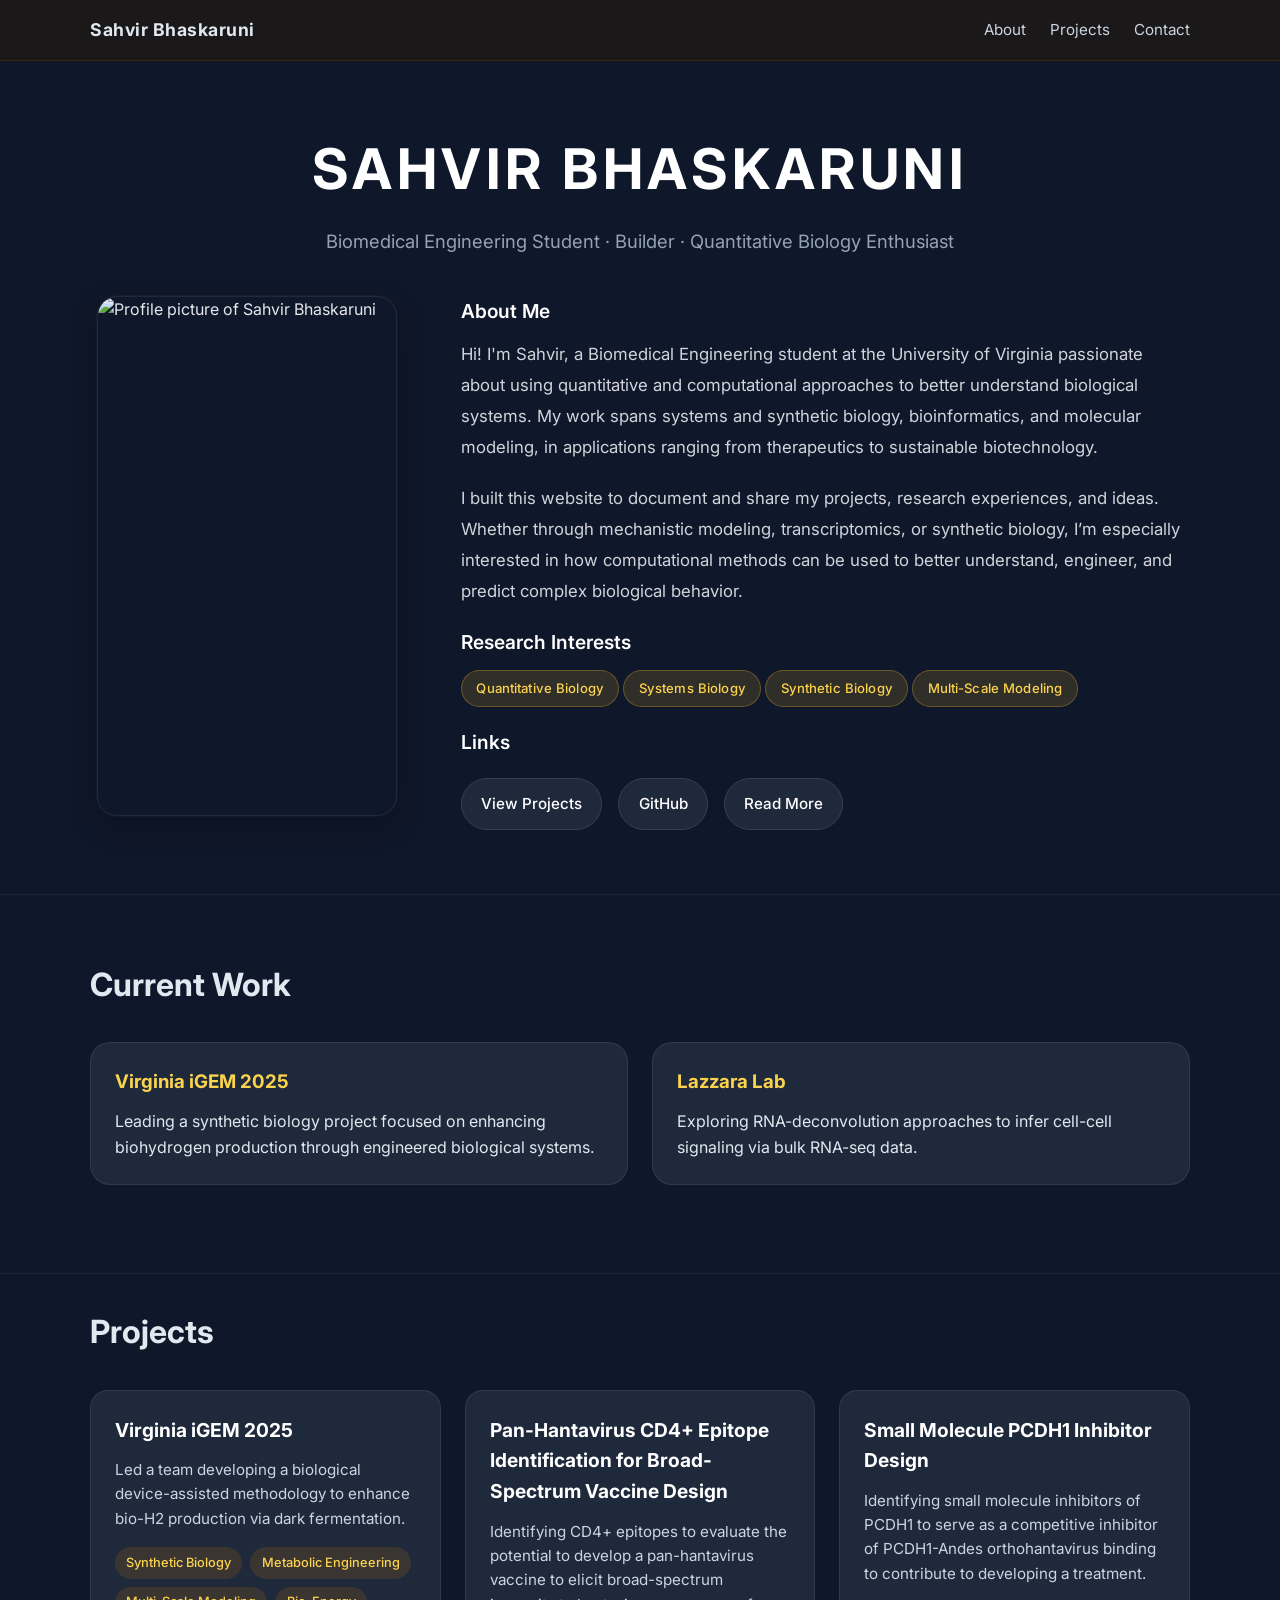
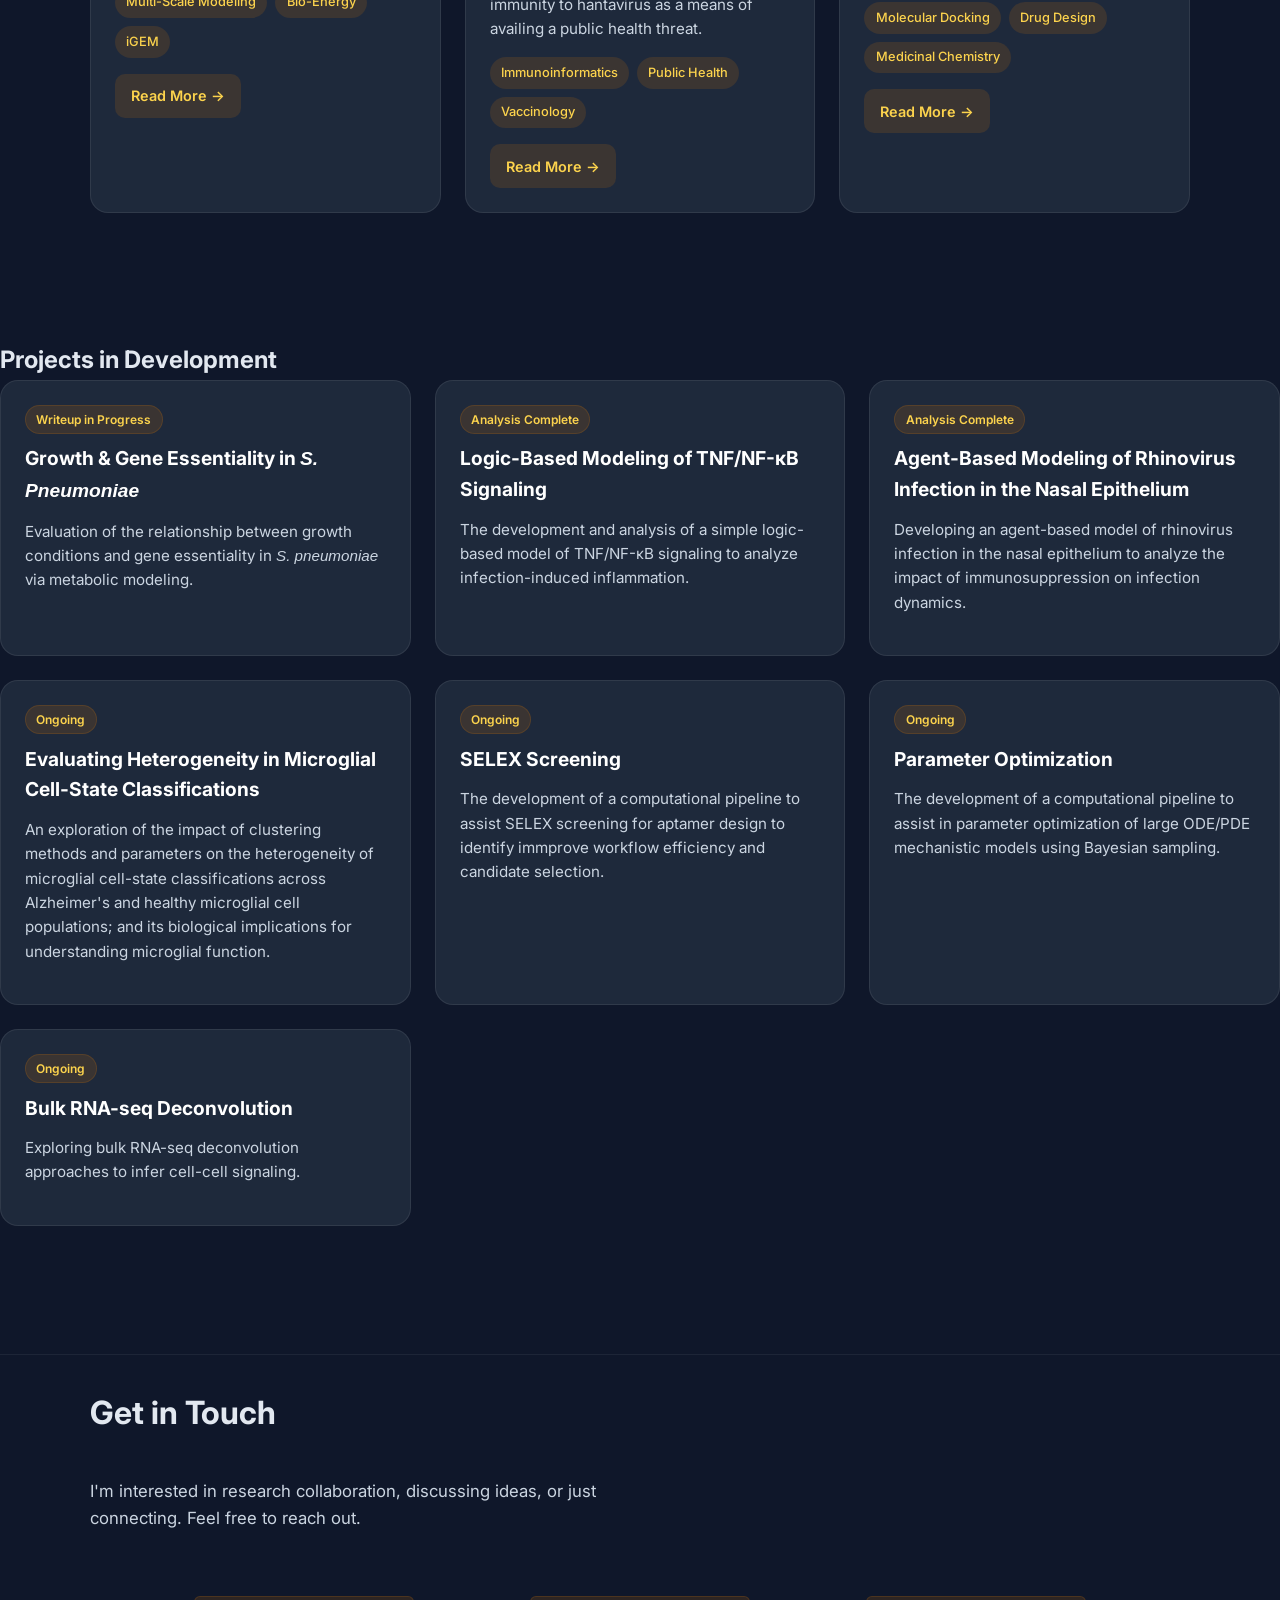
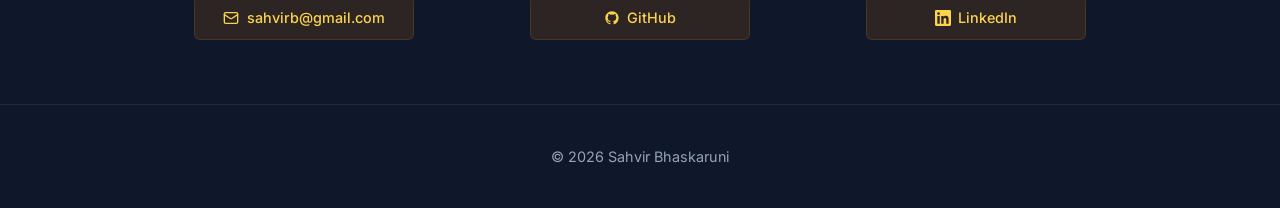
==== commit 7f3eb0ad: "re-styling" ====
--- a/index.html
+++ b/index.html
@@ -191,13 +191,12 @@
     </div>
   </section>
 
+  <!-- IN-PROGRESS PROJECTS -->
+
   <section id="in-progress">
   <h2>Projects in Development</h2>
-  <p class="section-subtitle">
-    Ongoing and recently completed projects currently being prepared for publication on the site.
-  </p>
-
-  <div class="project-grid">
+
+  <div class="projects-grid">
 
     <a href="project-pages/pneumoniae.html" class="project-card">
       <div class="project-status">Writeup in Progress</div>
--- a/style.css
+++ b/style.css
@@ -388,13 +388,14 @@
 
 .project-status {
   display: inline-block;
-  margin-bottom: 0.75rem;
-  padding: 0.25rem 0.6rem;
-  border-radius: 999px;
-  background: rgba(251, 146, 60, 0.12);
-  color: var(--accent);
-  font-size: 0.8rem;
+  font-size: 0.75rem;
   font-weight: 600;
+  padding: 0.25rem 0.65rem;
+  border-radius: var(--radius-full);
+  margin-bottom: 0.6rem;
+  background: var(--orange-bg-light);
+  color: var(--accent-secondary);
+  border: 1px solid var(--orange-border);
 }
 
 /* ========================================
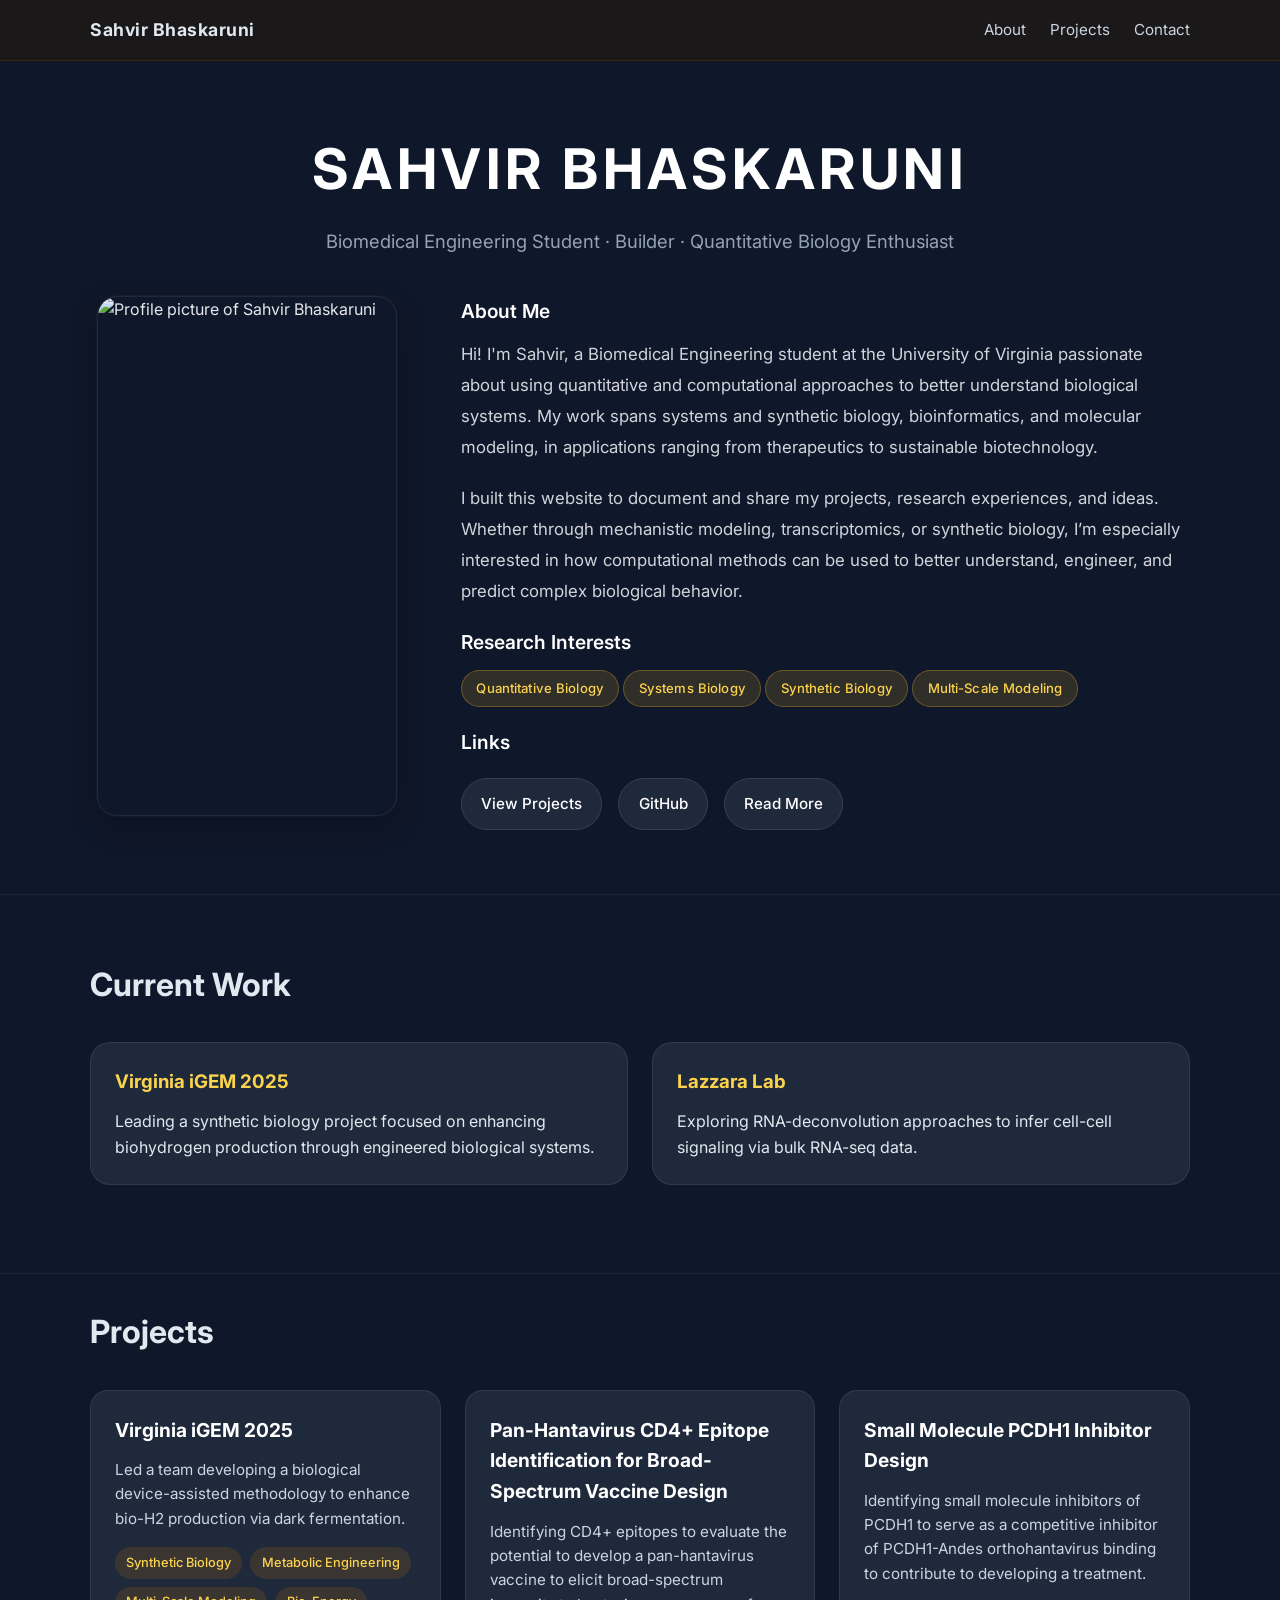
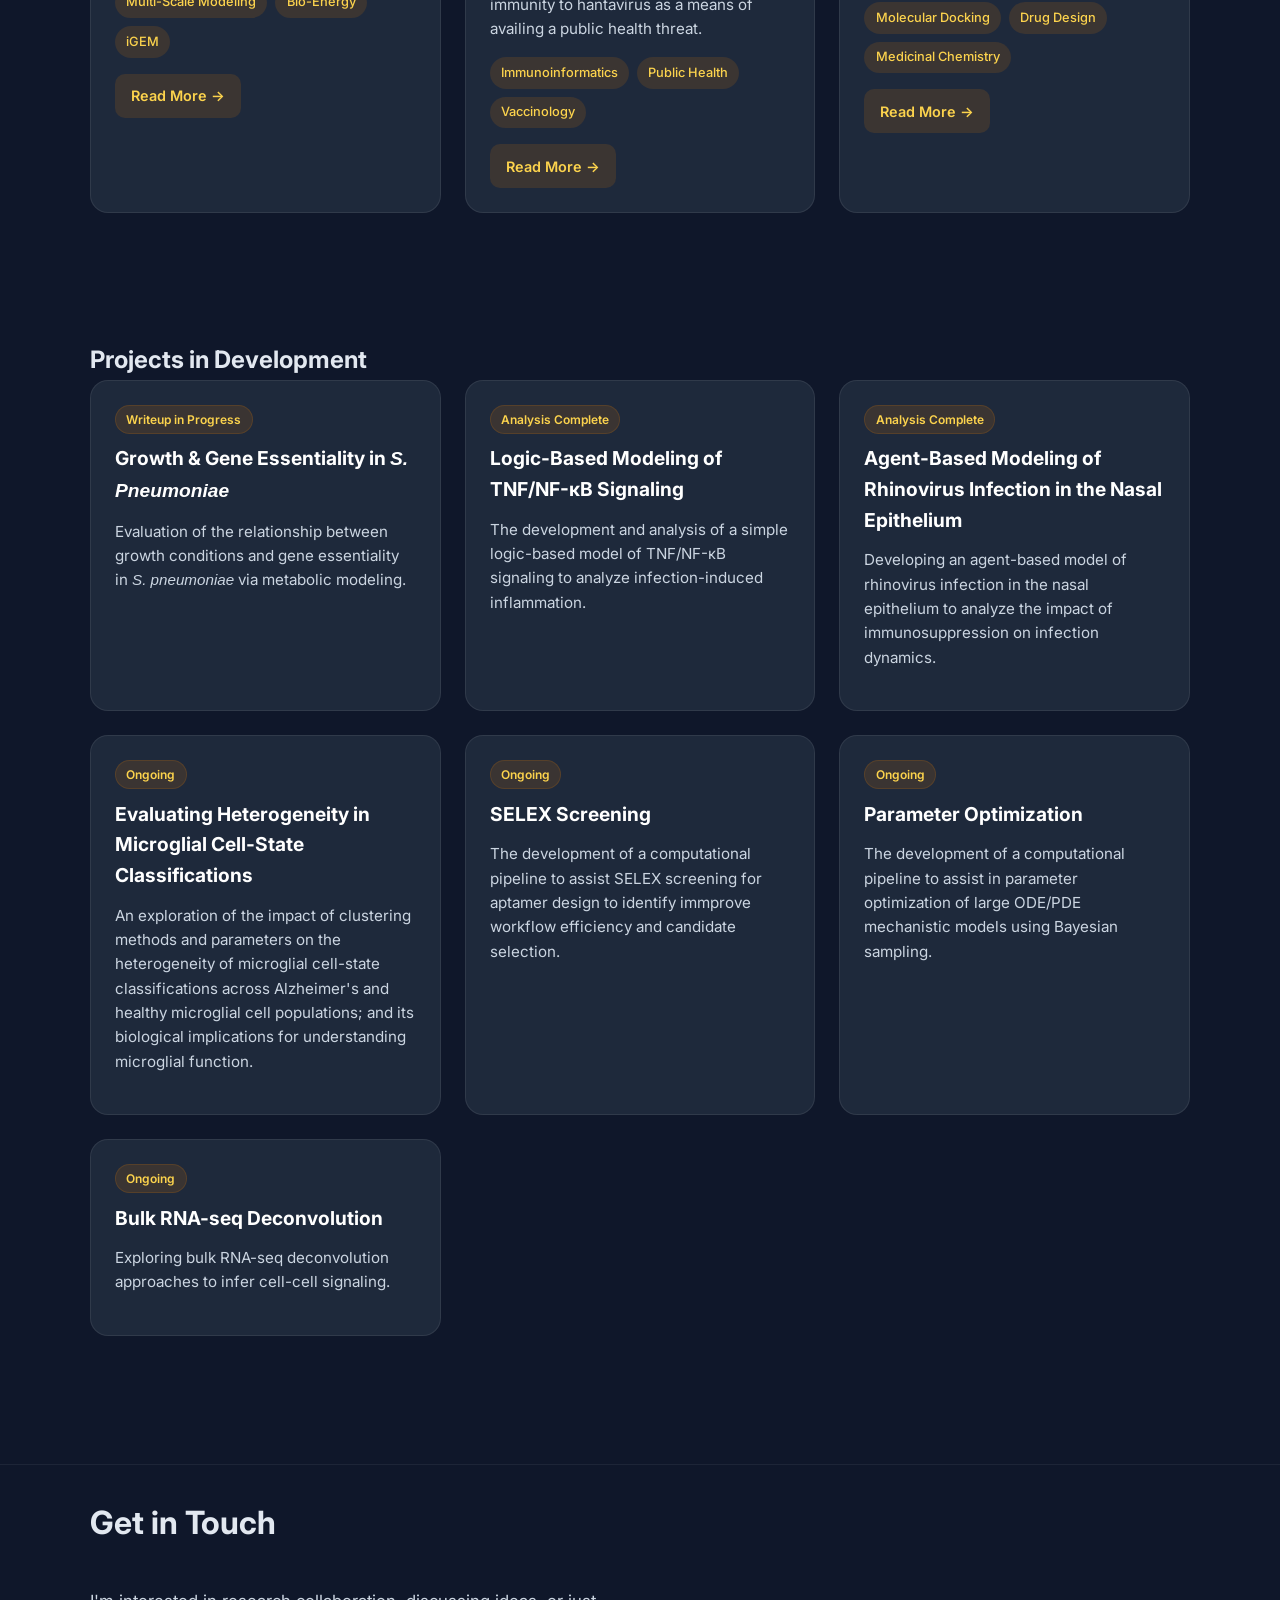
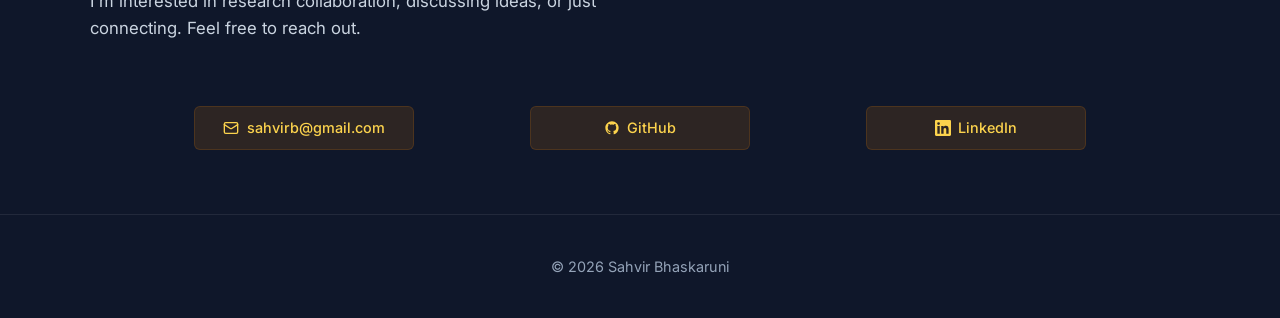
==== commit d013eb95: "final-styling" ====
--- a/index.html
+++ b/index.html
@@ -194,6 +194,7 @@
   <!-- IN-PROGRESS PROJECTS -->
 
   <section id="in-progress">
+    <div class="container">
   <h2>Projects in Development</h2>
 
   <div class="projects-grid">
@@ -262,6 +263,8 @@
       </p>
     </a>
 
+    </div>
+    
   </div>
 </section>
 
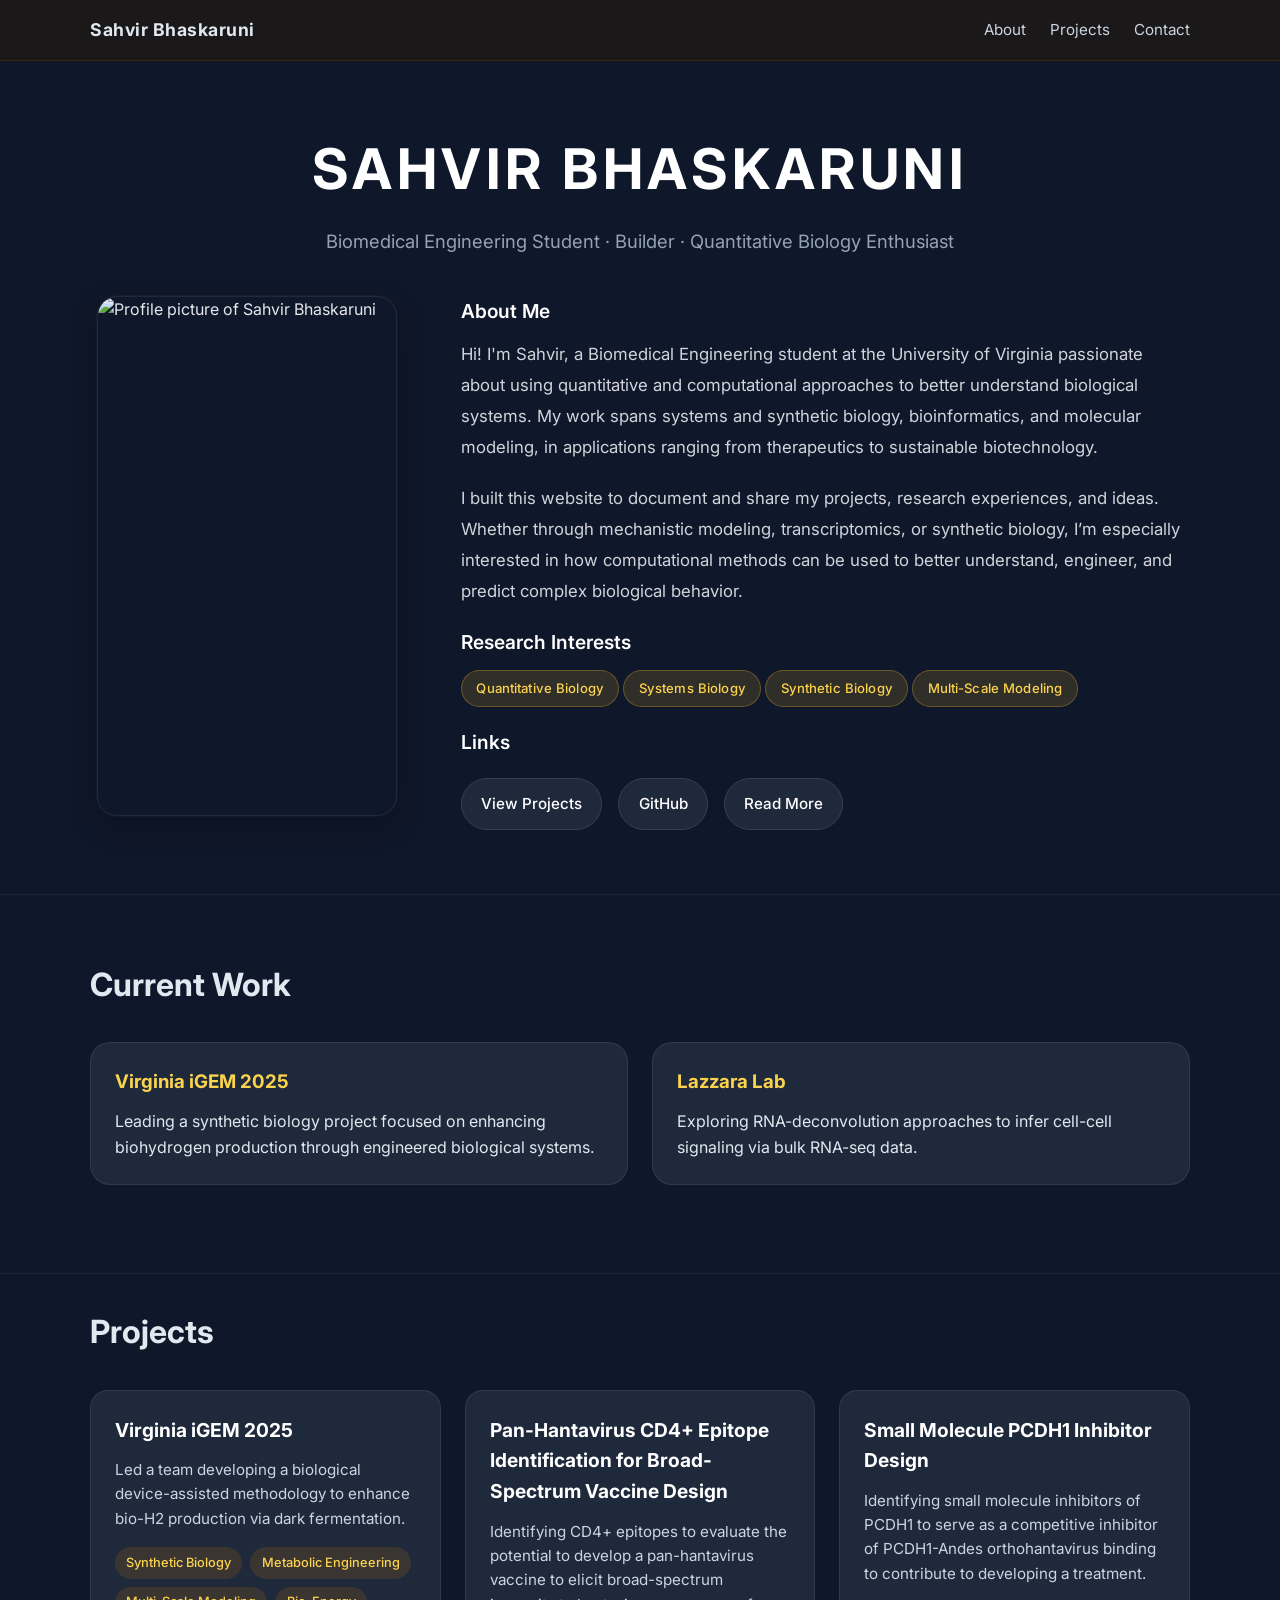
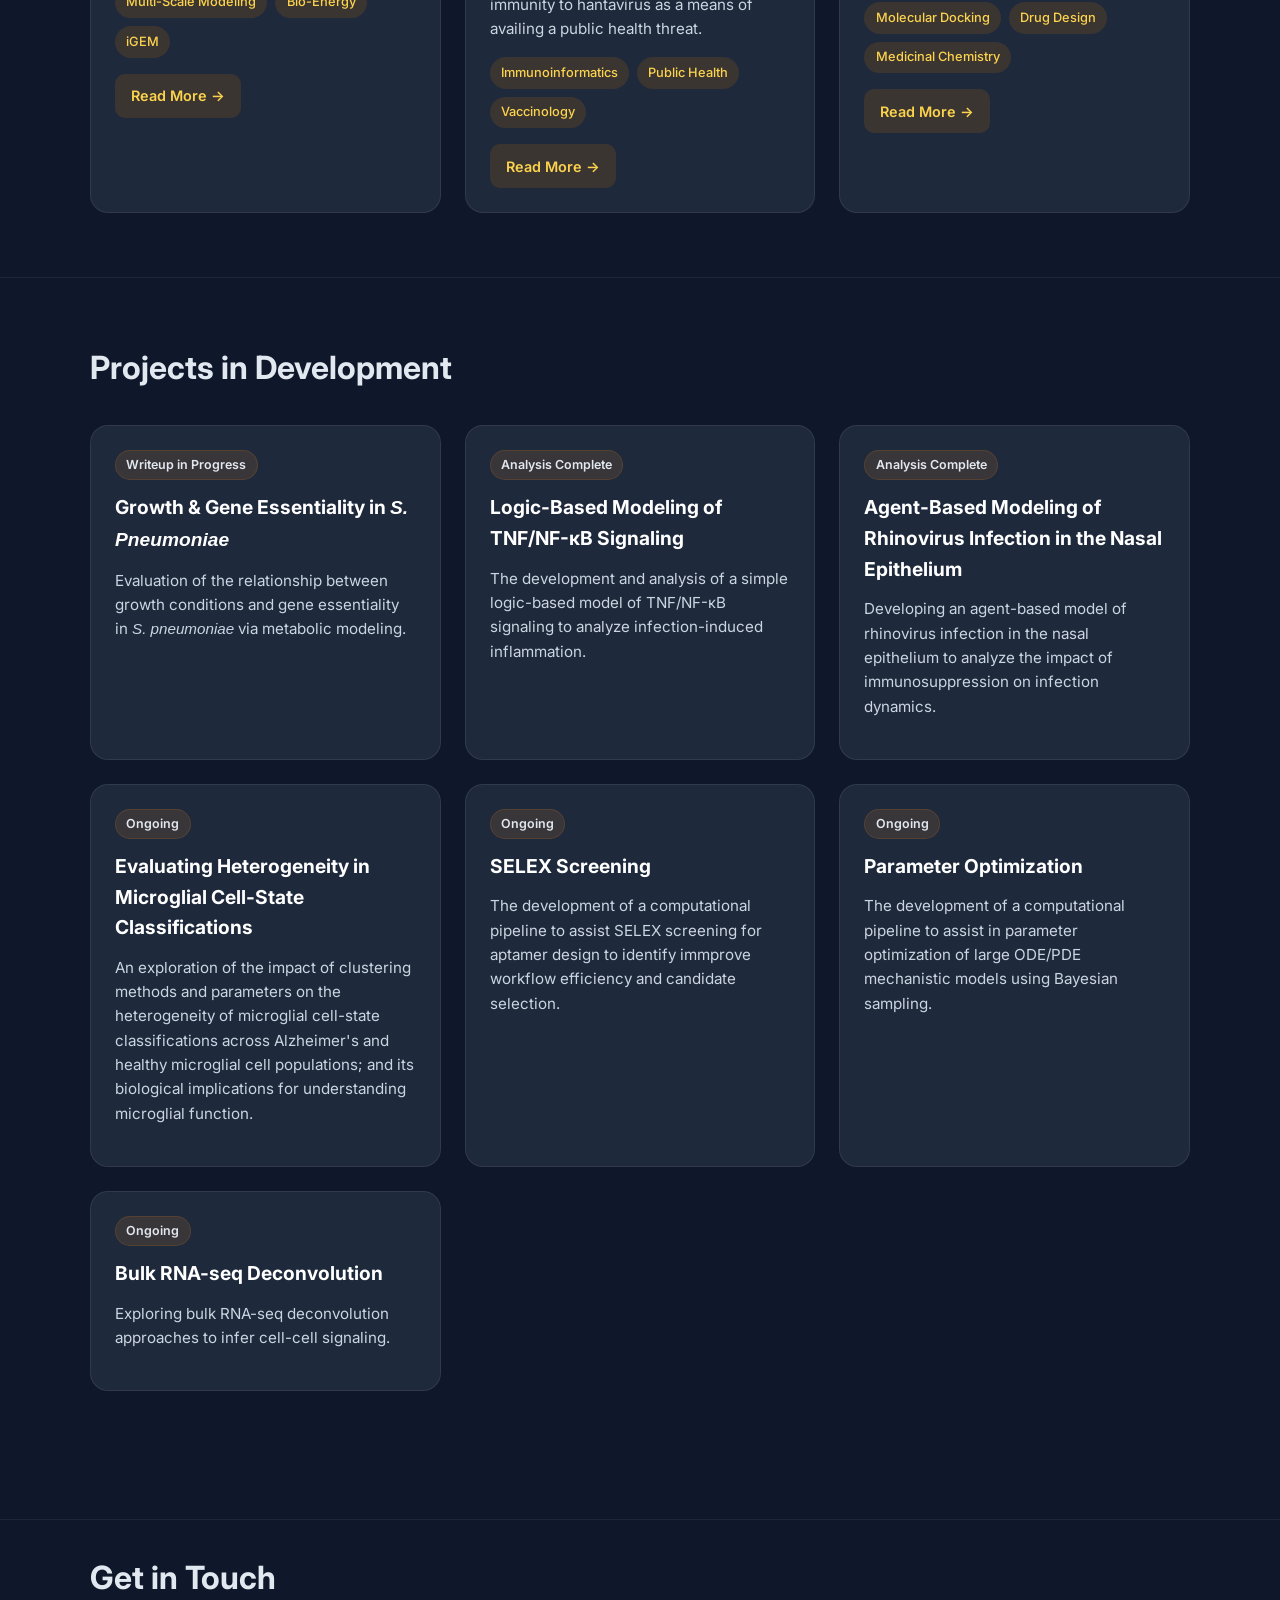
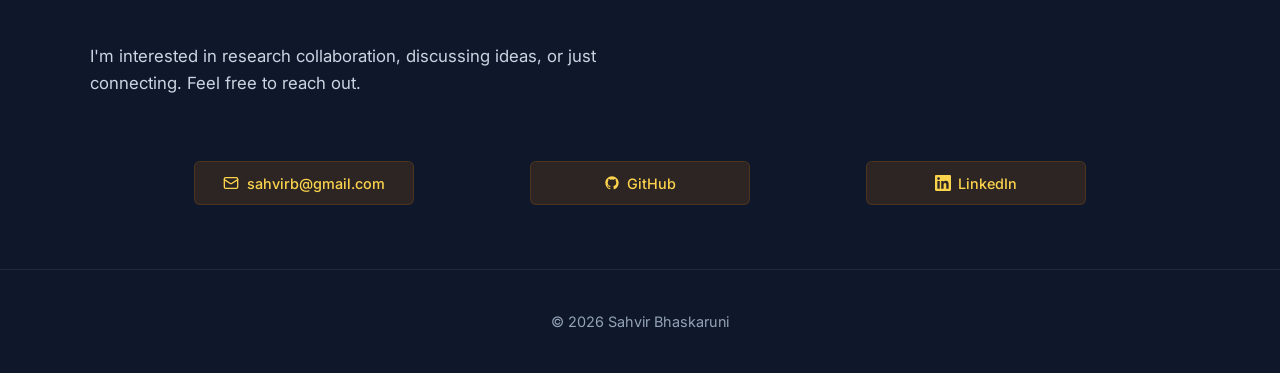
==== commit 609f650f: "format + project landing v1" ====
--- a/index.html
+++ b/index.html
@@ -195,7 +195,7 @@
 
   <section id="in-progress">
     <div class="container">
-  <h2>Projects in Development</h2>
+  <h2 class="section-title">Projects in Development</h2>
 
   <div class="projects-grid">
 
@@ -264,7 +264,7 @@
     </a>
 
     </div>
-    
+
   </div>
 </section>
 
--- a/style.css
+++ b/style.css
@@ -310,7 +310,8 @@
 #projects,
 #contact,
 #now,
-#interests {
+#interests,
+#in-progress {
   border-top: 1px solid var(--border-light);
 }
 
@@ -1126,4 +1127,78 @@
 
 .experience-section + h2 {
   margin-top: 2rem;
+}
+
+/* Project Landing Page */
+/* Projects Landing Page */
+
+.projects-page {
+  max-width: 1100px;
+  margin: 0 auto;
+  padding: 4rem 1.5rem;
+}
+
+.projects-hero {
+  margin-bottom: 3rem;
+}
+
+.projects-hero h1 {
+  color: var(--text-primary);
+  font-size: 2.5rem;
+  margin-bottom: 0.75rem;
+}
+
+.projects-hero p {
+  color: var(--text-secondary);
+  max-width: 700px;
+  line-height: 1.7;
+}
+
+.project-category {
+  margin-bottom: 3.5rem;
+}
+
+.project-category h2 {
+  color: var(--text-primary);
+  margin-bottom: 0.75rem;
+}
+
+.section-subtitle {
+  color: var(--text-secondary);
+  margin-bottom: 1.5rem;
+  max-width: 700px;
+}
+
+.project-status {
+  display: inline-block;
+  margin-bottom: 0.75rem;
+  padding: 0.25rem 0.65rem;
+  border-radius: 999px;
+  background: rgba(251, 146, 60, 0.12);
+  color: var(--accent);
+  font-size: 0.78rem;
+  font-weight: 600;
+}
+
+.project-list {
+  display: grid;
+  gap: 1rem;
+}
+
+.project-list-item {
+  padding: 1.25rem;
+  background: var(--bg-secondary);
+  border: 1px solid rgba(148, 163, 184, 0.15);
+  border-radius: 14px;
+}
+
+.project-list-item h3 {
+  margin: 0 0 0.4rem;
+  color: var(--text-primary);
+}
+
+.project-list-item p {
+  margin: 0;
+  color: var(--text-secondary);
+  line-height: 1.6;
 }
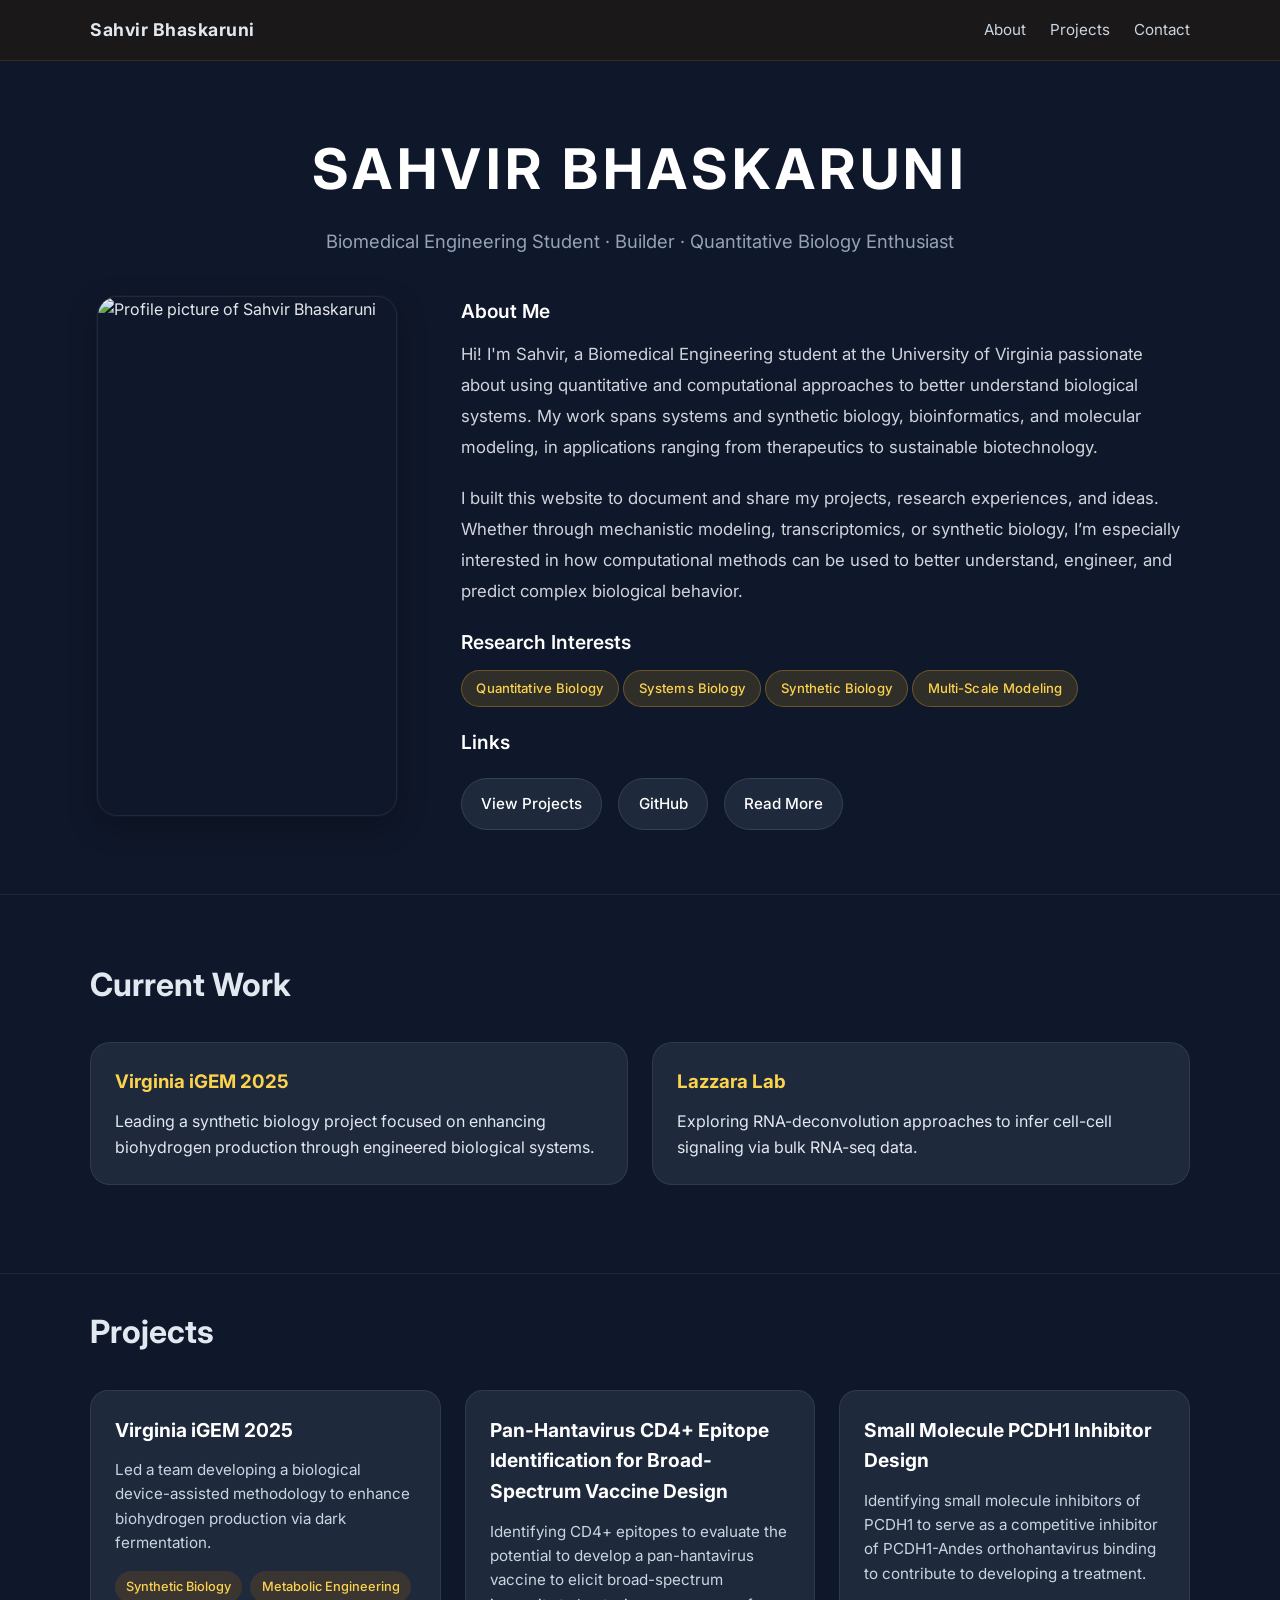
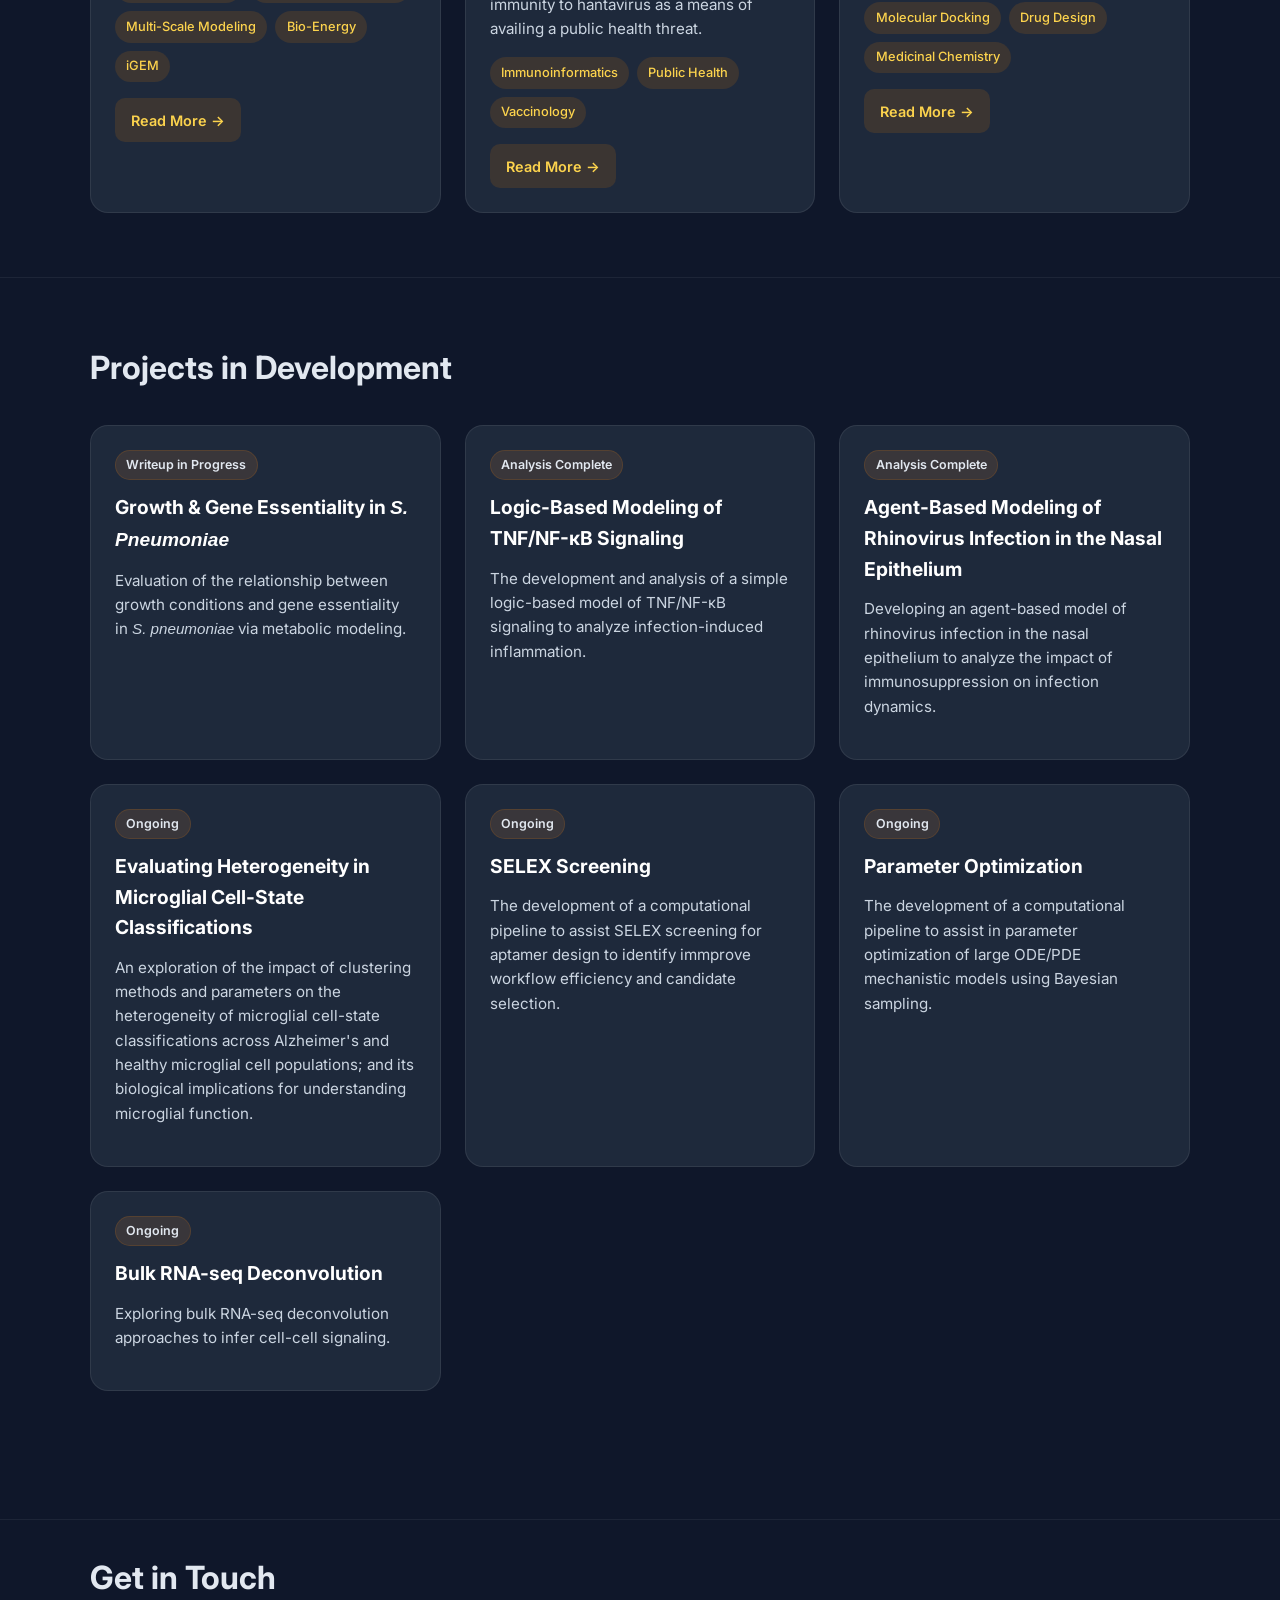
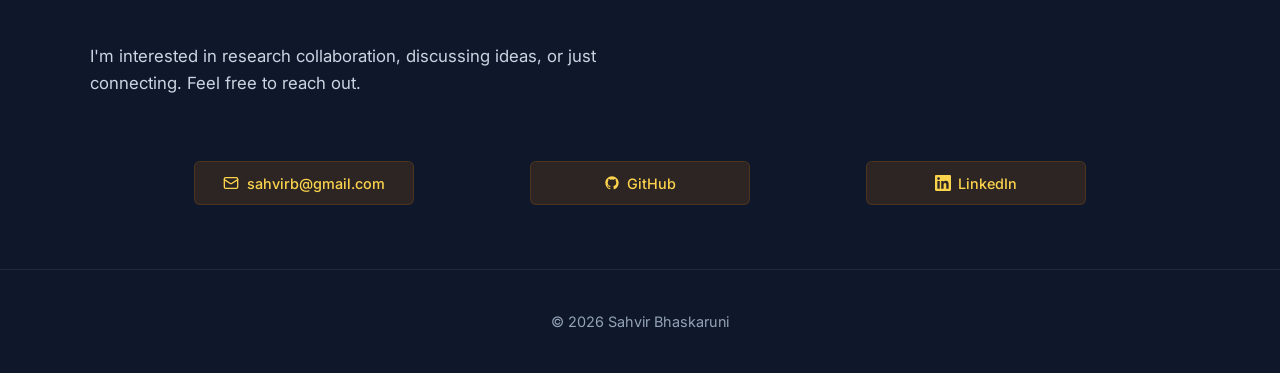
==== commit ae024db4: "styling" ====
--- a/index.html
+++ b/index.html
@@ -144,7 +144,7 @@
           <h3>Virginia iGEM 2025</h3>
           <p>
             Led a team developing a biological device-assisted methodology 
-            to enhance bio-H2 production via dark fermentation.
+            to enhance biohydrogen production via dark fermentation.
           </p>
           <div class="tags">
             <span class="tag">Synthetic Biology</span>
@@ -199,7 +199,7 @@
 
   <div class="projects-grid">
 
-    <a href="project-pages/pneumoniae.html" class="project-card">
+    <a href="project-pages/xpneumoniae.html" class="project-card">
       <div class="project-status">Writeup in Progress</div>
       <h3>Growth & Gene Essentiality in <i>S. Pneumoniae</i></h3>
       <p>
@@ -208,7 +208,7 @@
       </p>
     </a>
 
-    <a href="project-pages/tnf.html" class="project-card">
+    <a href="project-pages/xtnf.html" class="project-card">
       <div class="project-status">Analysis Complete</div>
       <h3>Logic-Based Modeling of TNF/NF-κB Signaling</h3>
       <p>
@@ -217,7 +217,7 @@
       </p>
     </a>
 
-    <a href="project-pages/rhinovirus.html" class="project-card">
+    <a href="project-pages/xrhinovirus.html" class="project-card">
       <div class="project-status">Analysis Complete</div>
       <h3>Agent-Based Modeling of Rhinovirus Infection in the Nasal Epithelium</h3>
       <p>
@@ -226,7 +226,7 @@
       </p>
     </a>
 
-    <a href="project-pages/microglia.html" class="project-card">
+    <a href="project-pages/xmicroglia.html" class="project-card">
       <div class="project-status">Ongoing</div>
       <h3>Evaluating Heterogeneity in Microglial Cell-State Classifications</h3>
       <p>
@@ -237,7 +237,7 @@
       </p>
     </a>
 
-    <a href="project-pages/selex.html" class="project-card">
+    <a href="project-pages/xselex.html" class="project-card">
       <div class="project-status">Ongoing</div>
       <h3>SELEX Screening</h3>
       <p>
@@ -246,7 +246,7 @@
       </p>
     </a>
 
-    <a href="project-pages/calibration.html" class="project-card">
+    <a href="project-pages/xcalibration.html" class="project-card">
       <div class="project-status">Ongoing</div>
       <h3>Parameter Optimization</h3>
       <p>
@@ -255,7 +255,7 @@
       </p>
     </a>
 
-    <a href="project-pages/deconvolution.html" class="project-card">
+    <a href="project-pages/xdeconvolution.html" class="project-card">
       <div class="project-status">Ongoing</div>
       <h3>Bulk RNA-seq Deconvolution</h3>
       <p>
--- a/style.css
+++ b/style.css
@@ -1201,4 +1201,84 @@
   margin: 0;
   color: var(--text-secondary);
   line-height: 1.6;
+}
+
+.project-card {
+  cursor: pointer;
+}
+
+.project-modal {
+  position: fixed;
+  inset: 50% auto auto 50%;
+  transform: translate(-50%, -50%);
+
+  width: min(700px, 90vw);
+  max-height: 80vh;
+
+  margin: 0;
+  padding: 0;
+
+  border: 1px solid rgba(148, 163, 184, 0.25);
+  border-radius: 16px;
+
+  background: var(--bg-secondary);
+  color: var(--text-primary);
+}
+
+.project-modal[open] {
+  display: block;
+  animation: modalFade 0.2s ease;
+}
+
+@keyframes modalFade {
+  from {
+    opacity: 0;
+    transform: translate(-50%, -48%);
+  }
+
+  to {
+    opacity: 1;
+    transform: translate(-50%, -50%);
+  }
+}
+
+.project-modal::backdrop {
+  background: rgba(15, 23, 42, 0.75);
+}
+
+.modal-header {
+  display: flex;
+  justify-content: space-between;
+  align-items: center;
+  padding: 1.25rem 1.5rem;
+  border-bottom: 1px solid rgba(148, 163, 184, 0.15);
+}
+
+.modal-header h2 {
+  margin: 0;
+  font-size: 1.3rem;
+}
+
+.modal-header button {
+  background: none;
+  border: none;
+  color: var(--text-secondary);
+  font-size: 1.5rem;
+  cursor: pointer;
+}
+
+.modal-body {
+  max-height: 60vh;
+  overflow-y: auto;
+  padding: 1.5rem;
+}
+
+.modal-body h3 {
+  color: var(--accent);
+  margin-top: 1.25rem;
+}
+
+.modal-body p {
+  color: var(--text-secondary);
+  line-height: 1.6;
 }
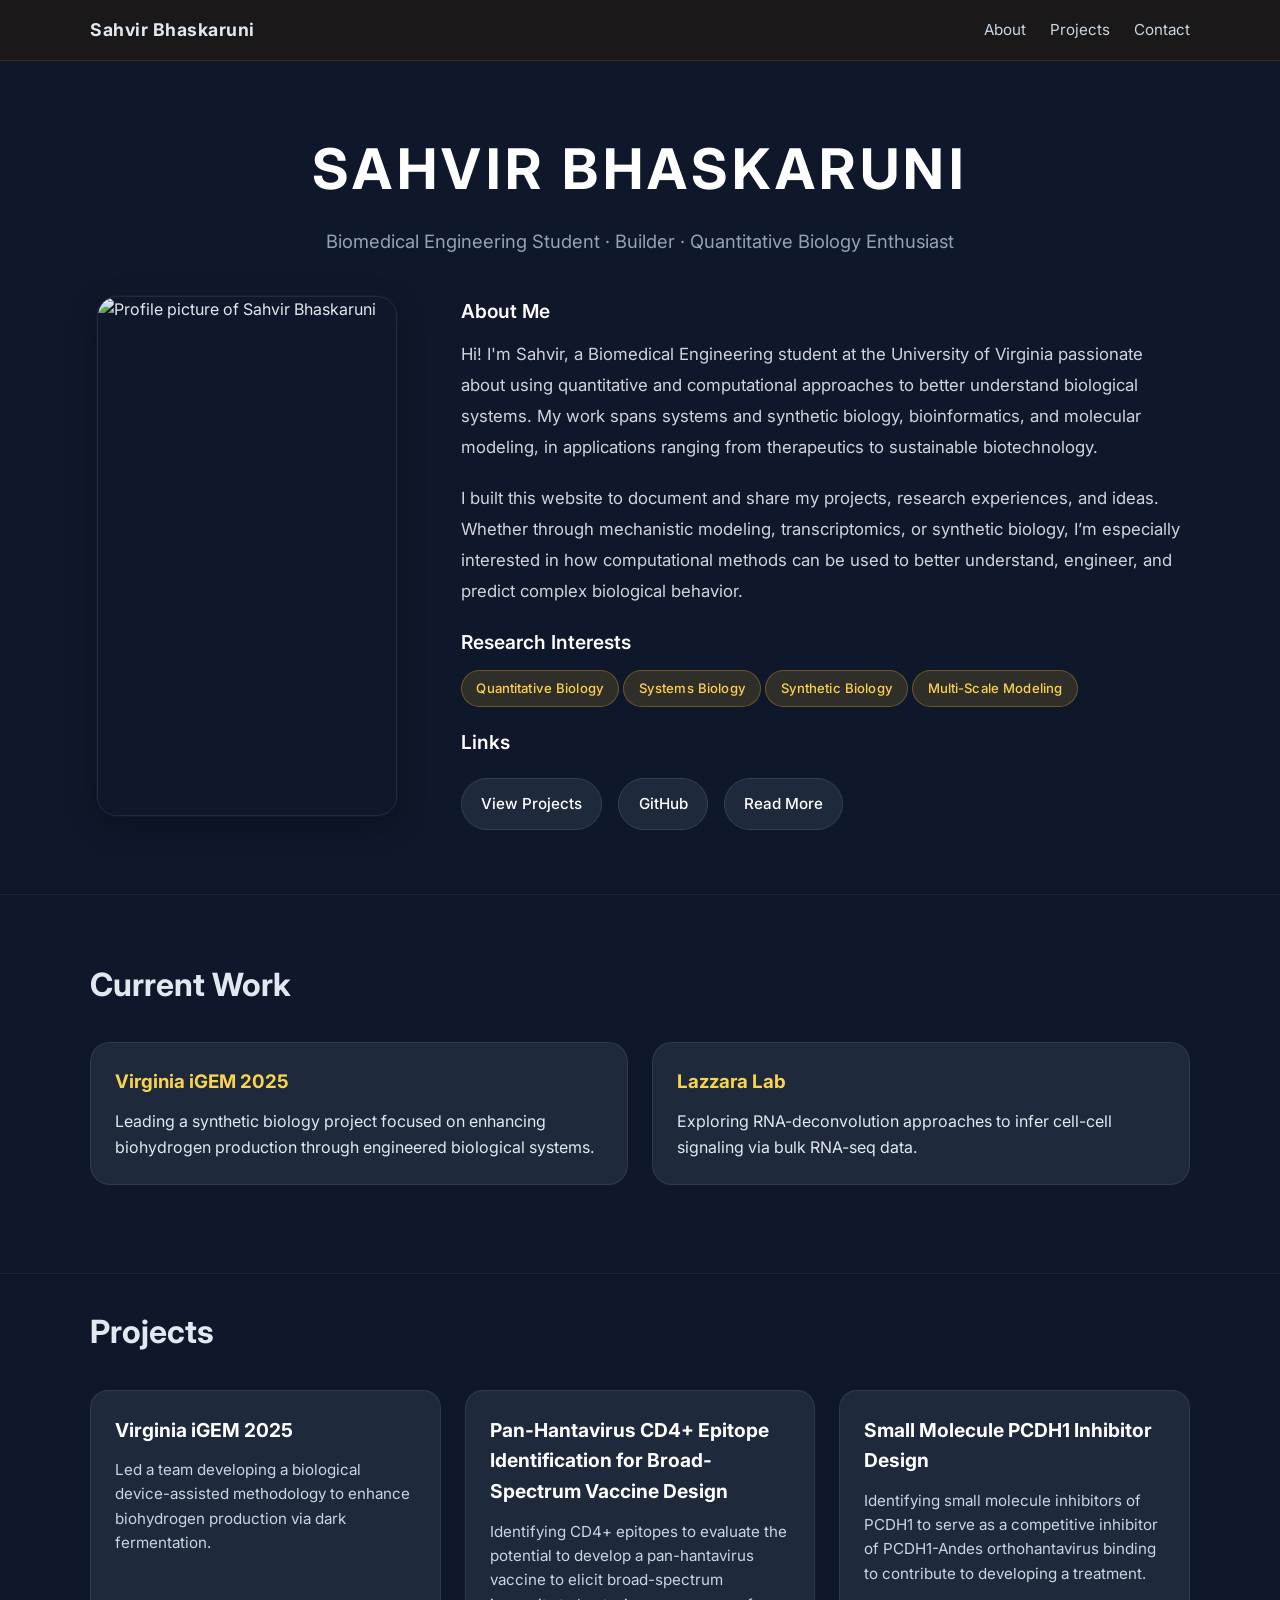
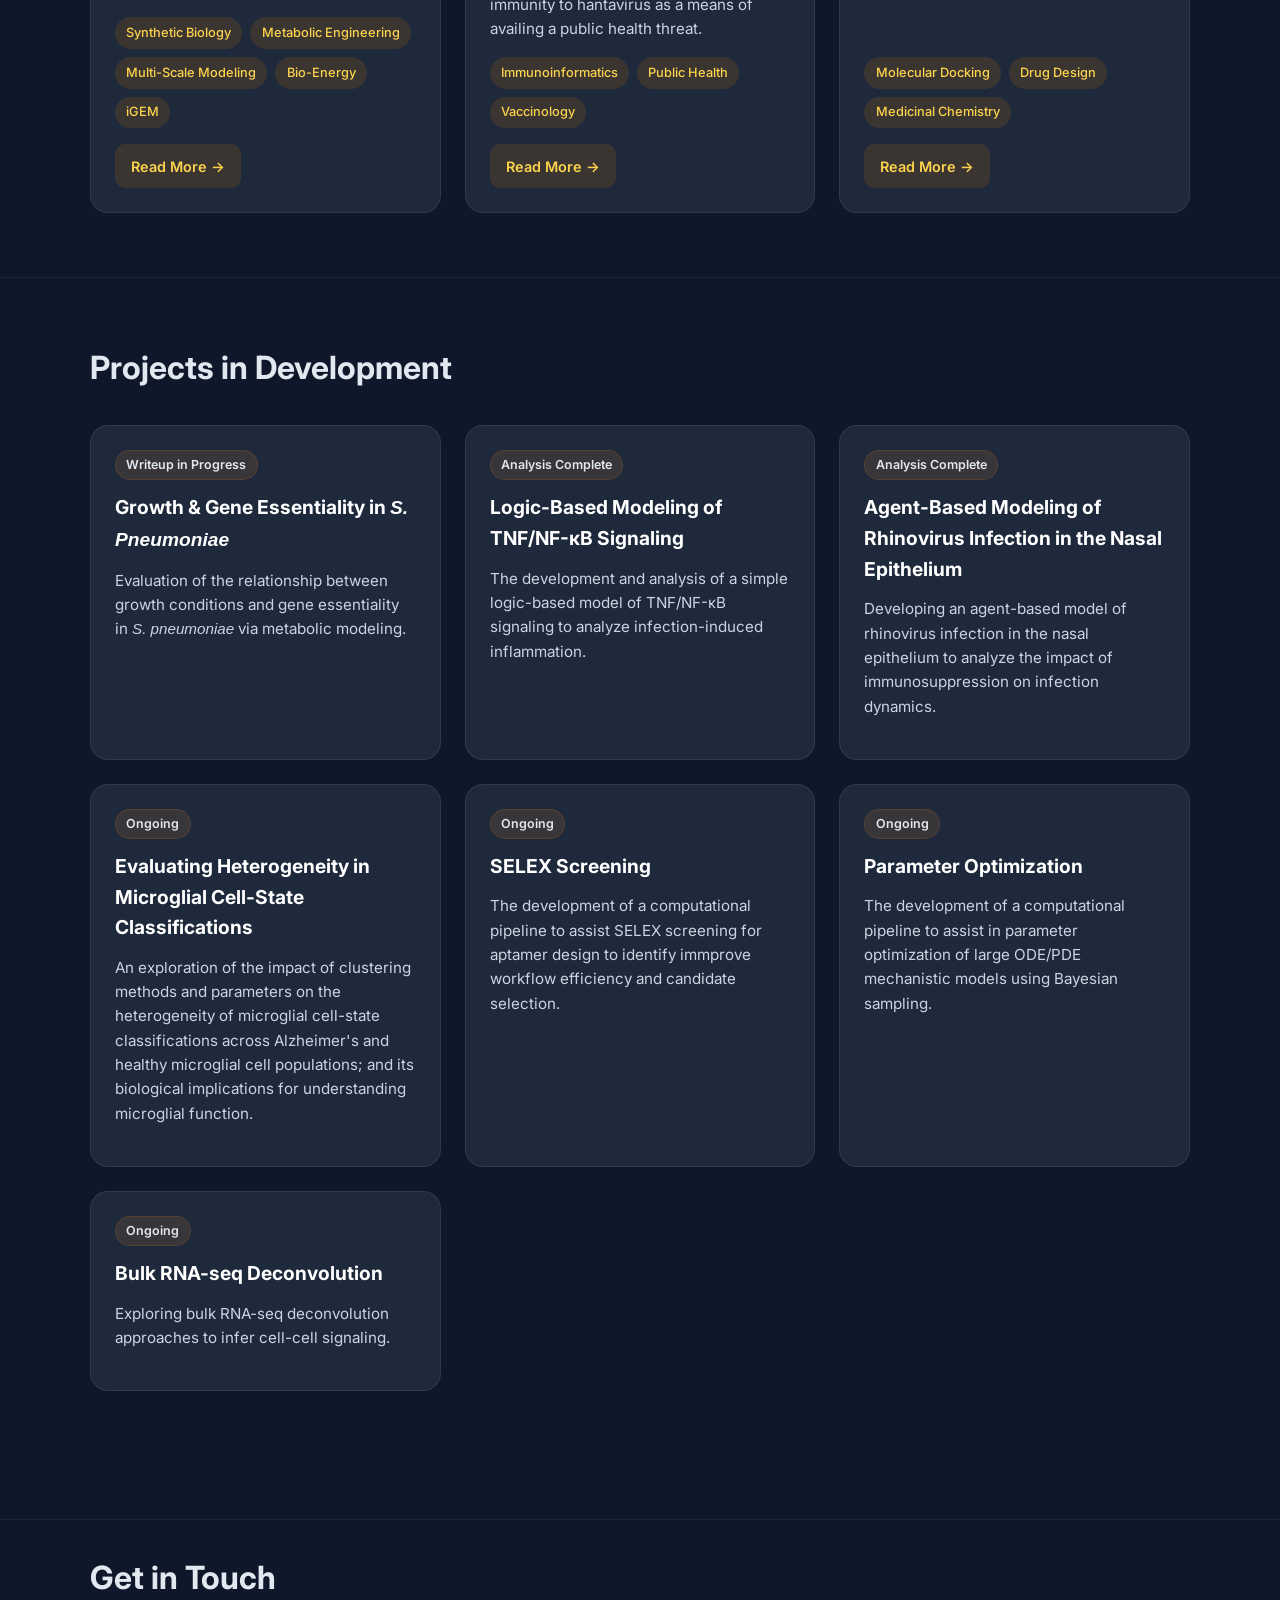
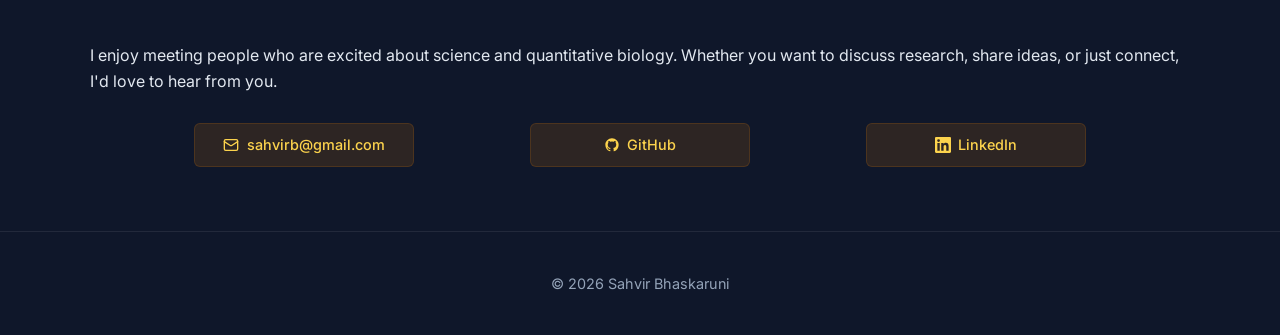
==== commit c55a9d3a: "buttons&styling" ====
--- a/index.html
+++ b/index.html
@@ -274,8 +274,8 @@
   <div class="container">
     <h2>Get in Touch</h2>
     
-    <p class="contact-intro">
-      I'm interested in research collaboration, discussing ideas, or just connecting. Feel free to reach out.
+    <p>
+      I enjoy meeting people who are excited about science and quantitative biology. Whether you want to discuss research, share ideas, or just connect, I'd love to hear from you.
     </p>
     
     <div class="contact-links">
--- a/style.css
+++ b/style.css
@@ -548,6 +548,7 @@
 
 .project-button {
   display: inline-block;
+  align-self: flex-start;
   margin-top: 1rem;
   padding: 0.65rem 1rem;
   border-radius: var(--radius-sm);
@@ -1171,6 +1172,7 @@
 
 .project-status {
   display: inline-block;
+  align-self: flex-start;
   margin-bottom: 0.75rem;
   padding: 0.25rem 0.65rem;
   border-radius: 999px;
@@ -1190,17 +1192,20 @@
   background: var(--bg-secondary);
   border: 1px solid rgba(148, 163, 184, 0.15);
   border-radius: 14px;
+  text-align: center;
 }
 
 .project-list-item h3 {
   margin: 0 0 0.4rem;
   color: var(--text-primary);
+  text-align: center;
 }
 
 .project-list-item p {
   margin: 0;
   color: var(--text-secondary);
   line-height: 1.6;
+  text-align: center;
 }
 
 .project-card {
@@ -1281,4 +1286,22 @@
 .modal-body p {
   color: var(--text-secondary);
   line-height: 1.6;
+}
+
+.modal-header button:hover {
+  color: var(--text-primary);
+}
+
+.project-card {
+  cursor: pointer;
+  display: flex;
+  flex-direction: column;
+}
+
+.project-card p {
+  flex: 1;
+}
+
+.project-category .projects-grid {
+  grid-template-columns: 1fr;
 }
